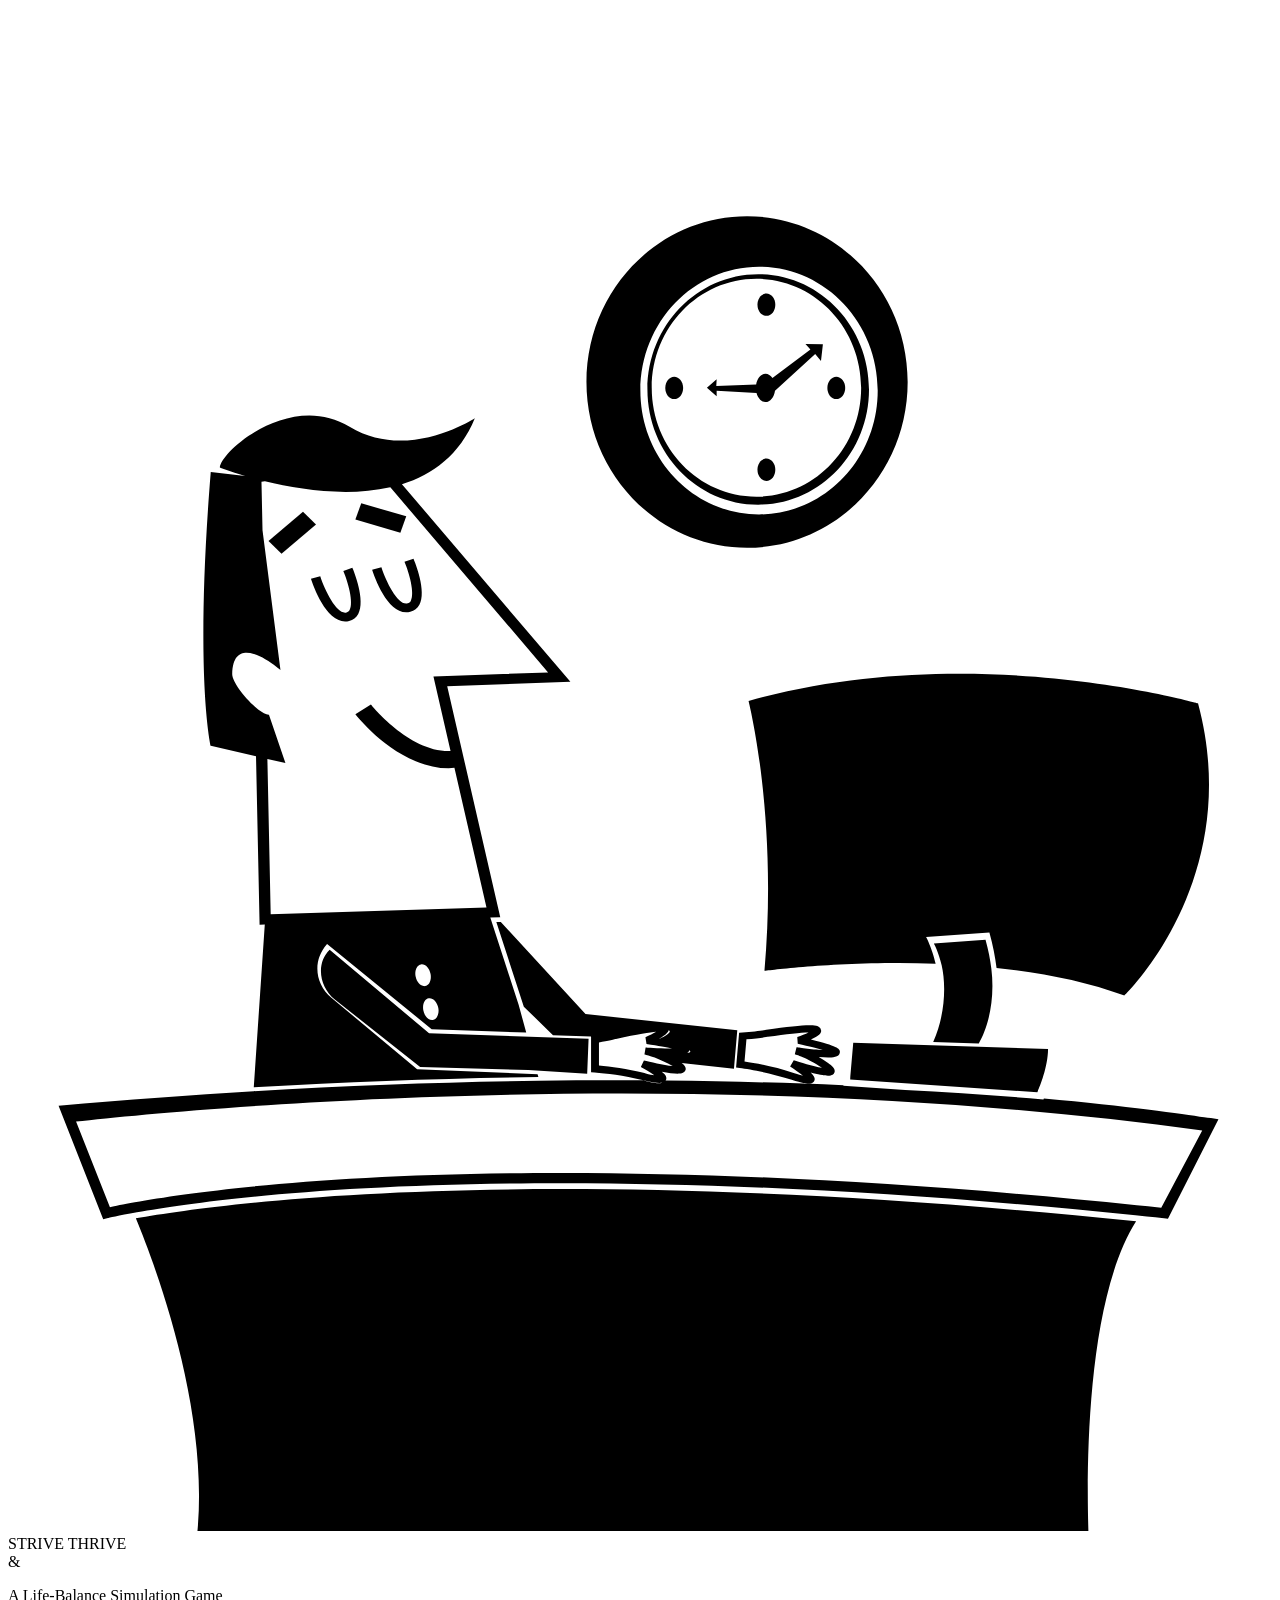
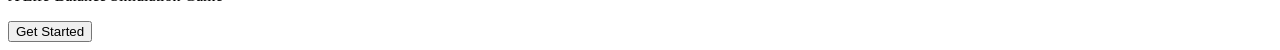
==== index.html @ ea585bed "Add files via upload" ====
<!DOCTYPE html>
<html lang="en">
<head>
  <meta charset="UTF-8">
  <meta name="viewport" content="width=device-width, initial-scale=1.0">
  <title>STRIVE & THRIVE - Life Balance Simulator</title>
  
  <!-- Fonts -->
  <link rel="preconnect" href="https://fonts.googleapis.com" />
  <link rel="preconnect" href="https://fonts.gstatic.com" crossorigin />
  <link href="https://fonts.googleapis.com/css2?family=Poltawski+Nowy:ital,wght@0,400;0,700;1,400;1,700&family=Roboto:wght@400;500;700&display=swap" rel="stylesheet" />
  
  <!-- Stylesheets -->
  <link rel="stylesheet" href="css/base.css?v=13">
  <link rel="stylesheet" href="css/layout.css?v=13">
  <link rel="stylesheet" href="css/components.css?v=13">
  <link rel="stylesheet" href="css/animations.css?v=13">
  <link rel="stylesheet" href="css/starting.css?v=13">
</head>
<body>

  <!-- ==========================================
       GLOBAL UI CONTAINERS
       ========================================== -->
  <div id="toast-container" class="toast-container"></div>
  <div id="modal-container" class="modal-overlay" style="display: none;"></div>

  <!-- ==========================================
       SCREEN 0: STARTING PAGE
       ========================================== -->
  <section id="screen-starting" class="screen screen--active">
    <div class="graphic-area" aria-label="Illustration">
      <svg class="illustration-svg" viewBox="0 0 850 1024" preserveAspectRatio="xMinYMin meet" xmlns="http://www.w3.org/2000/svg" aria-hidden="true">
        <g id="illustration">
          <!-- Clock outer rings -->
          <path d="M496.995 140C437.351 140 389 189.924 389 251.5C389 313.081 437.351 363 496.995 363C556.644 363 605 313.081 605 251.5C604.995 189.919 556.644 140 496.995 140ZM505.059 340.594C460.987 340.594 425.259 303.293 425.259 257.282C425.259 211.271 460.987 173.97 505.059 173.97C549.127 173.97 584.859 211.271 584.859 257.282C584.859 303.293 549.127 340.594 505.059 340.594Z" fill="black"/>
          <path d="M504.502 179C463.358 179 430 213.696 430 256.498C430 299.299 463.353 334 504.502 334C545.646 334 579 299.299 579 256.498C579 213.701 545.646 179 504.502 179ZM503.31 328.62C464.422 328.62 432.899 295.823 432.899 255.372C432.899 214.92 464.422 182.124 503.31 182.124C542.194 182.124 573.722 214.92 573.722 255.372C573.722 295.828 542.194 328.62 503.31 328.62Z" fill="black"/>
          <!-- Clock tick marks -->
          <path d="M510.003 207C513.31 207 516 203.644 516 199.498C516 195.356 513.315 192 510.003 192C506.69 192 504 195.356 504 199.498C504 203.644 506.685 207 510.003 207Z" fill="black"/>
          <path d="M510.003 303C506.69 303 504 306.355 504 310.5C504 314.645 506.685 318 510.003 318C513.31 318 516 314.645 516 310.5C516 306.355 513.31 303 510.003 303Z" fill="black"/>
          <path d="M557 263C560.314 263 563 259.642 563 255.5C563 251.358 560.314 248 557 248C553.686 248 551 251.358 551 255.5C551 259.642 553.686 263 557 263Z" fill="black"/>
          <path d="M448.002 248C444.69 248 442 251.36 442 255.5C442 259.64 444.685 263 448.002 263C451.31 263 454 259.645 454 255.5C454 251.36 451.315 248 448.002 248Z" fill="black"/>
          <!-- Clock hands -->
          <path d="M539.607 229.636L514.058 248.879C512.878 247.111 511.233 246.009 509.41 246.009C506.352 246.009 503.808 249.093 503.112 253.237L476.318 254.164L476.545 249.635L470 255.357L476.545 261.079V257.42L503.368 258.959C504.312 262.491 506.658 265 509.415 265C512.571 265 515.2 261.721 515.792 257.367L542.813 232.677L546.716 237.363L548 226.157L536.278 226L539.607 229.636Z" fill="black"/>
          <!-- Ground / desk base fill -->
          <path d="M85.9742 813.929C102.189 853.292 139.659 956.654 125.217 1041H727.27C727.27 1041 716.919 881.74 758.619 815.921C360.082 774.819 147.964 802.841 85.9742 813.929Z" fill="black"/>
          <!-- Jacket / upper body details -->
          <path d="M226.694 412.518C227.583 412.518 228.488 412.401 229.409 412.174C232.101 411.501 234.2 409.9 235.516 407.544C240.611 398.401 232.519 378.698 231.576 376.48L225.5 378.582C228.656 386.015 232.58 399.768 229.713 404.906C229.219 405.793 228.595 406.287 227.667 406.514C221.537 408.355 213.453 392.932 209.977 382.216L203.733 383.857C205.369 388.886 213.696 412.518 226.694 412.518Z" fill="black"/>
          <path d="M270.835 398.744C270.34 399.637 269.717 400.125 268.789 400.352C262.659 402.193 254.575 386.777 251.107 376.047L244.863 377.696C246.483 382.717 254.81 406.356 267.808 406.356C268.698 406.356 269.61 406.239 270.53 406.012C273.223 405.346 275.322 403.732 276.637 401.382C281.74 392.246 273.641 372.536 272.698 370.317L266.621 372.42C269.777 379.866 273.702 393.606 270.835 398.744Z" fill="black"/>
          <path d="M207.125 347.256L198.379 338.813L175.183 358.474L183.93 366.924L207.125 347.256Z" fill="black"/>
          <path d="M267.815 341.863L237.547 333.042L233.592 344.034L263.861 352.868L267.815 341.863Z" fill="black"/>
          <!-- Hand / fingers on desk -->
          <path d="M492.063 712.841C498.854 713.734 512.422 715.953 527.024 720.803C534.219 723.194 536.888 723.468 538.265 723.468C541.178 723.468 542.052 721.909 542.296 721.236C542.585 720.446 543.056 719.106 539.801 715.898C544.273 717.052 548.79 718.007 551.422 718.007C554.319 718.007 555.384 716.825 555.764 715.829C556.685 713.418 554.038 711.288 551.483 709.475C549.285 707.915 547.163 706.576 545.163 705.415C547.399 705.58 549.589 705.683 551.513 705.683C554.114 705.669 558.966 705.628 559.369 702.495C559.643 700.427 559.894 698.456 539.923 693.64C547.368 690.267 546.965 688.337 546.729 687.189C546.098 684.112 541.436 684.112 538.934 684.112C533.413 684.112 523.701 685.129 510.011 687.128C509.928 687.148 501.638 688.454 493.941 688.934L491.652 689.085L489.614 712.532L492.063 712.841ZM496.588 693.558C503.798 692.987 510.605 691.916 510.886 691.868C523.769 689.978 532.994 688.982 538.333 688.914C536.257 689.896 533.496 691.03 530.758 691.985L531.078 696.56C539.162 698.36 544.478 699.74 547.954 700.778C540.425 700.386 530.393 698.902 530.279 698.882L529.093 703.567C529.176 703.587 537.443 705.861 547.383 712.69C541.421 711.536 532.226 708.76 528.401 707.531L525.952 711.742C529.002 713.706 532.34 716.131 534.591 718.014C533.192 717.656 531.329 717.114 528.849 716.296C515.396 711.831 502.802 709.523 495.288 708.424L496.588 693.558Z" fill="black"/>
          <!-- Body / figure / legs -->
          <path d="M166.78 503.198L169.191 616.5L172.681 616.39L165.274 725.831C233.843 721.751 297.765 719.608 356.652 718.845L356.135 716.963L275.124 713.7L217.469 665.577C206.198 656.173 204.867 640.503 214.419 629.656L214.586 629.463L284.904 686.736L348.484 688.962L343.388 670.317L324.322 611.636L331.03 611.43L295.354 456.12L378.198 453.132L264.91 320.237C285.71 313.766 303.841 300.452 313.933 275.866C313.933 275.866 268.659 305.474 229.743 281.63C189.884 257.215 142.99 298.254 142.466 309.081C142.466 309.081 148.976 311.657 159.524 314.755L136.351 311.973C125.156 449.23 136.351 496.191 136.351 496.191L166.78 503.198ZM274.082 651.206C273.337 647.187 274.987 643.587 277.77 643.161C280.554 642.736 283.421 645.655 284.166 649.688C284.919 653.713 283.261 657.306 280.478 657.732C277.694 658.165 274.827 655.245 274.082 651.206ZM285.687 680.519C282.904 680.945 280.037 678.018 279.291 673.993C278.546 669.96 280.196 666.36 282.98 665.928C285.763 665.515 288.631 668.435 289.376 672.461C290.121 676.486 288.471 680.093 285.687 680.519ZM165.319 434.467C167.913 435.25 170.559 436.493 172.993 437.902C178.682 441.192 183.222 445.156 183.222 445.156L171.153 351.117L170.461 318.595L172.78 318.307C195.786 323.919 228.245 328.852 257.099 322.312L363.215 446.798L286.098 449.587L297.597 499.626C269.945 500.581 244.315 468.63 244.049 468.3L233.599 474.984C234.839 476.557 262.453 511.304 296.335 511.304C297.605 511.304 298.913 511.105 300.206 510.995L321.767 604.849L176.651 609.397L174.431 504.964L186.561 507.76L175.48 475.225C175.001 475.287 174.423 475.17 173.799 474.984C171.738 474.352 168.985 472.477 166.088 469.921C158.779 463.478 150.626 452.884 150.778 447.794C151.166 433.917 158.018 432.248 165.319 434.467Z" fill="black"/>
          <!-- Chair back / desk chair -->
          <path d="M508.68 647.565C508.68 647.565 560.913 640.475 623.816 642.687C621.207 631.476 617.389 624.689 617.389 624.689L659.964 621.625C662.367 630.26 663.888 638.181 664.778 645.518C694.324 648.623 724.25 654.297 750.77 664.1C750.77 664.1 832.085 586.013 800.257 467.592C800.257 467.592 647.613 423.867 498.003 465.992C498.01 465.978 517.913 543.778 508.68 647.565Z" fill="black"/>
          <path d="M652.83 696.285C658.382 686.832 664.017 668.47 661.287 646.019C660.557 640.043 659.317 633.571 657.355 626.53L622.622 629.031C622.622 629.031 625.733 634.575 627.862 643.718C630.547 655.239 630.897 675.738 622.173 695.275L652.83 696.285Z" fill="black"/>
          <path d="M568.412 695.783C568.412 695.783 567.066 711.776 566.366 720.15C566.351 720.274 566.343 720.418 566.336 720.542L692.21 729.136C692.21 729.136 692.324 728.902 692.514 728.456C693.86 725.378 699.29 712.223 699.405 700.118L568.412 695.783Z" fill="black"/>
          <!-- Lower body legs -->
          <path d="M216.305 633.304C206.966 642.33 209.285 658.412 219.773 666.759L277.147 712.147L349.929 714.167L389.484 716.681L390.427 693.105L283.17 689.464L216.305 633.304Z" fill="black"/>
          <!-- Desk / floor terrain -->
          <path d="M808.943 746.509C807.46 746.303 805.923 746.132 804.433 745.925C789.945 743.672 753.219 738.389 696.613 733.278C696.416 733.725 696.309 733.965 696.294 733.979C665.934 731.368 634.95 729.266 603.35 727.659L561.773 724.822C561.788 724.684 561.795 724.533 561.811 724.396C525.518 722.816 485.53 721.682 442.18 721.277C442.218 721.208 442.317 721.188 442.355 721.126C442.819 720.315 443.078 718.976 441.709 717.258C441.222 716.654 440.5 715.98 439.648 715.273C443.709 716.022 447.801 716.619 450.455 716.619C451.535 716.619 454.805 716.619 455.619 714.201C456.227 712.374 454.858 710.842 453.01 709.495L488.177 713.404L488.359 711.24L490.428 687.368L388.351 676.534L331.41 614.687H328.391L346.879 671.575L366.501 690.727L392.092 691.62V715.603L394.526 715.788C402.139 716.372 413.881 717.725 426.574 720.879L427.434 721.078C432.415 722.349 435.906 722.953 438.089 722.953C438.804 722.953 439.328 722.781 439.884 722.637C439.23 723.455 436.035 723.338 428.156 721.346C427.86 721.263 427.578 721.201 427.282 721.133C404.633 721.009 381.08 721.091 356.667 721.407C297.78 722.163 233.858 724.313 165.289 728.394C123.24 730.888 79.4489 734.109 34 738.183L64.0178 814.547L67.2729 813.75C67.3413 813.736 73.897 812.143 86.7195 809.848C127.636 802.532 219.142 790.249 372.235 790.249C489.15 790.249 619.002 797.531 758.185 811.888L765.783 812.658C769.601 813.042 773.426 813.427 777.343 813.846L780.043 814.142L814 747.217L808.943 746.509ZM458.014 700.826C459.627 701.726 458.851 702.378 456.706 702.791C457.406 702.317 457.893 701.685 458.014 700.826ZM444.249 687.505C446.941 688.337 442.355 691.105 438.302 693.166C438.165 693.146 438.051 693.118 437.914 693.097C442.842 690.398 444.044 688.667 444.249 687.505ZM434.651 717.76C433.229 717.505 431.35 717.093 428.871 716.468L427.989 716.262L427.981 716.255C416.186 713.329 405.204 711.907 397.408 711.22V695.667C403.477 694.643 408.626 693.455 408.831 693.4C423.814 690.102 431.738 688.879 435.921 688.522C433.944 689.642 431.297 690.961 428.658 692.101L429.373 696.642C437.594 697.865 443.009 698.868 446.569 699.658C445.96 699.672 445.336 699.679 444.698 699.679C437.45 699.679 428.856 699.019 428.772 699.012L427.989 703.759C428.057 703.766 434.879 705.126 443.853 709.832C444.873 710.368 445.914 710.938 446.979 711.556C440.857 710.821 431.411 708.678 427.639 707.75L425.563 712.133C428.126 713.521 431.951 715.795 434.651 717.76ZM775.533 806.75C772.536 806.434 769.578 806.138 766.627 805.836L759.052 805.067C619.58 790.682 489.439 783.393 372.235 783.393C218.488 783.393 126.426 795.751 85.2364 803.123C77.2966 804.538 71.76 805.685 68.5582 806.386L45.7729 748.804C92.6439 743.645 233.729 729.967 412.566 729.967C552.585 729.967 683.935 738.362 803.087 754.925L775.533 806.75Z" fill="black"/>
        </g>
      </svg>
    </div>

    <div class="content-area" aria-label="Game title and call to action">
      <div class="content-inner">
        <div class="title-group">
          <div class="title-words">
            <span class="word-strive">STRIVE</span>
            <span class="word-thrive">THRIVE</span>
          </div>
          <span class="ampersand" aria-hidden="true">&amp;</span>
        </div>
        <p class="subtitle" id="subtitle">A Life-Balance Simulation Game</p>
        <button class="btn-get-started" id="btn-start-game" type="button">
          Get Started
        </button>
      </div>
    </div>
  </section>

  <!-- ==========================================
       SCREEN 1: TUTORIAL (How to Play)
       ========================================== -->
  <section id="screen-tutorial" class="screen" style="display: none;">
    <div class="tutorial-layout">
      <div class="tutorial-content">
        <h1 class="tutorial-title text-hero text-upper" style="font-family: var(--font-display); margin-bottom: var(--space-4);">How to Play<span style="font-style: italic;">?</span></h1>
        
        <div class="tutorial-card tutorial-card--amber animate-fade-up">
          <h2 class="tutorial-card__heading">Start Your Journey</h2>
          <p class="tutorial-card__body">
            You play as a young fresh graduate who must manage life after university. Each round represents one year, and you will make decisions about work, spending, lifestyle, and investment.
          </p>
        </div>

        <div class="tutorial-card tutorial-card--red animate-fade-up">
          <h2 class="tutorial-card__heading">Make Choice and Face Trade-Off</h2>
          <p class="tutorial-card__body">
            Every decision affects your money, physical health, and mental health. Working overtime may increase your income, but it can reduce your well-being. Spending more on experiences may improve your life balance, but it can slow down your financial growth.
          </p>
        </div>

        <div class="tutorial-card tutorial-card--green animate-fade-up">
          <h2 class="tutorial-card__heading">Review Your Result</h2>
          <p class="tutorial-card__body">
            At the end of each round, you will receive a summary of your income, expenses, investment portfolio, net worth, and life indicators. Use this feedback to adjust your strategy in the next round and try to reach the best life balance by the end of the game.
          </p>
        </div>

        <div class="mt-4 flex-row items-center">
          <button class="btn btn--primary btn--arrow btn--lg" id="btn-tutorial-next" type="button">
            Next
          </button>
        </div>
      </div>

      <div class="tutorial-illustration">
        <img src="assets/tutorials/character_tutorial.svg" alt="How to Play character illustration">
      </div>
    </div>
  </section>

  <!-- ==========================================
       SCREEN 3: NAME INPUT
       ========================================== -->
  <section id="screen-name-input" class="screen name-input-screen" style="display: none;">
    <div class="name-input-card--compact animate-fade-up">
      <div class="name-input-header">
        <span class="name-input-label">Name</span><span class="name-input-asterisk">*</span>
      </div>
      <div class="name-input-field">
        <input class="name-input-el" id="player-name-input" type="text" maxlength="20" placeholder="Enter your character’s name" autocomplete="off">
      </div>
      <button class="btn-compact-confirm" id="btn-name-confirm">
        <svg class="icon-check" viewBox="0 0 24 24" fill="none" xmlns="http://www.w3.org/2000/svg">
          <path d="M9.27 17.47L3.74 11.94L5.12 10.56L9.27 14.71L18.18 5.8L19.56 7.18L9.27 17.47Z" fill="currentColor"/>
        </svg>
        Confirm
      </button>
    </div>
  </section>

  <!-- ==========================================
       SCREEN 4: MAIN GAME LOOP (Rounds 1-5)
       ========================================== -->
  <section id="screen-main-game" class="screen" style="display: none; position: relative;">
    <div class="game-layout">
      <!-- 1. TOP NAVIGATION BAR -->
      <div class="nav-bar" id="game-nav">
        <div class="nav-bar__tabs">
          <button class="nav-tab nav-tab--active" data-tab="information">Information</button>
          <button class="nav-tab nav-tab--inactive" data-tab="decisions">Decisions</button>
          <button class="nav-tab nav-tab--inactive" data-tab="result" id="nav-result-tab" style="display: none;">Result</button>
          <span class="nav-round-label" id="nav-round-display">Round 1</span>
        </div>
        <button class="nav-restart-btn" title="Restart game" id="btn-restart-game-nav">↺</button>
      </div>

      <!-- 2. INFORMATION TAB VIEW -->
      <div id="tab-information" class="game-content">
        <!-- Left Panel: Character Profile & Stats -->
        <div class="left-panel">
          <div class="char-info-card">
            <div class="char-info-card__title">Character's Information</div>
            <div class="avatar-circle">
              <span style="font-size: 3.5rem;">🧑‍💼</span>
            </div>
            <div class="char-meta">
              <div class="char-meta-row char-meta-row--split">
                <span class="char-meta-label">Name:</span>
                <span class="char-meta-value" id="char-name-val">Alex</span>
                <span class="char-meta-label" style="margin-left: var(--space-3);">Age:</span>
                <span class="char-meta-value" id="char-age-val">22</span>
              </div>
              <div class="char-meta-row">
                <span class="char-meta-label">Main job:</span>
                <span class="char-meta-value" id="char-job-val">Analyst Executive</span>
              </div>
              <div class="char-meta-row">
                <span class="char-meta-label">Yearly salary:</span>
                <span class="char-meta-value" id="char-salary-val">180,000,000 VND</span>
              </div>
            </div>
          </div>

          <div class="char-stats-card" id="char-stats-card-el">
            <div class="char-stats-card__title">Character's Stats</div>
            <div class="stat-row">
              <span class="stat-row__icon">💰</span>
              <span class="stat-row__label">Cash</span>
              <span class="stat-row__value" id="char-cash-val">0 VND</span>
            </div>
            <div class="stat-row">
              <span class="stat-row__icon">📊</span>
              <span class="stat-row__label">Investment</span>
              <span class="stat-row__value" id="char-invest-val">0 VND</span>
            </div>
            <div class="stat-row stat-row--bar">
              <div class="stat-bar-header">
                <span class="stat-row__label" style="color: var(--color-green);">🫀 Physical health</span>
                <span class="stat-row__value" id="char-phys-val">70%</span>
              </div>
              <div class="stat-bar-track">
                <div class="stat-bar-fill stat-bar-fill--physical" id="char-phys-fill" style="width: 70%;"></div>
              </div>
            </div>
            <div class="stat-row stat-row--bar">
              <div class="stat-bar-header">
                <span class="stat-row__label" style="color: var(--color-red);">😊 Mental health</span>
                <span class="stat-row__value" id="char-ment-val">70%</span>
              </div>
              <div class="stat-bar-track">
                <div class="stat-bar-fill stat-bar-fill--mental" id="char-ment-fill" style="width: 70%;"></div>
              </div>
            </div>
          </div>
        </div>

        <!-- Right Panel: Events & News -->
        <div class="right-panel">
          <div class="panel-section panel-section--scrollable" id="panel-personal-info">
            <div class="panel-section__header">
              <span class="panel-section__title">Personal Information</span>
            </div>
            <div class="panel-section__body scrollable" id="personal-events-list">
              <div class="event-card event-card--neutral">
                <div class="event-card__title">Graduation</div>
                <div class="event-card__description">You graduated from university and are ready to face the real world!</div>
                <div class="event-card__impact">Impact: None</div>
              </div>
            </div>
          </div>

          <div class="panel-section panel-section--scrollable" id="panel-market-info">
            <div class="panel-section__header">
              <span class="panel-section__title">Market Information</span>
              <button class="panel-zoom-btn" id="btn-zoom-market" title="View historical records">⤢</button>
            </div>
            <div class="panel-section__body scrollable" id="market-events-list">
              <div class="market-text">
                <p class="market-year-title">Year 1 (Age 22) Economy Event</p>
                <div class="market-event-item">
                  <strong>Stable Growth:</strong> The economy is growing steadily. Interest rates are stable.
                  <div class="market-event-impact">Savings rate: 6.0% &nbsp;·&nbsp; Stock trend: Flat</div>
                </div>
              </div>
            </div>
          </div>
        </div>
      </div>

      <!-- 3. DECISIONS TAB VIEW -->
      <div id="tab-decisions" class="game-content game-content--with-stat-bar" style="display: none;">
        <div class="decision-panel scrollable">
          <!-- Income Choices -->
          <div class="decision-section income-section" id="income-decisions-el">
            <h2 class="decision-section__title">Income choices</h2>
            <p class="decision-section__subtitle" style="font-size: var(--fs-small); color: var(--color-text-secondary); margin-bottom: var(--space-2); line-height: 1.4;">
              You can select at most one side job to work alongside your main job. Overtime (OT) can be worked concurrently.
            </p>
            <div class="decision-container">
              <div class="income-grid">
                <div class="income-row income-row--full">
                  <input type="checkbox" class="income-row__checkbox" id="job-waiter-check" checked disabled>
                  <label class="income-row__label" for="job-waiter-check">Waiter (Main Job)</label>
                  <span class="income-row__rate">38,299 VND/hour</span>
                  <div class="hours-selector">
                    <button type="button" class="hours-btn hours-btn--dec" id="job-main-dec-btn" disabled>-</button>
                    <span class="hours-display" id="job-main-hours-display">40 hours</span>
                    <button type="button" class="hours-btn hours-btn--inc" id="job-main-inc-btn" disabled>+</button>
                  </div>
                </div>
                
                <div class="income-row">
                  <input type="checkbox" class="income-row__checkbox" id="job-tutor-check">
                  <label class="income-row__label" for="job-tutor-check">Tutor</label>
                  <span class="income-row__rate">137,924 VND/hour</span>
                  <div class="hours-selector">
                    <button type="button" class="hours-btn hours-btn--dec" id="job-tutor-dec-btn" disabled>-</button>
                    <span class="hours-display" id="job-tutor-hours-display">0 hours</span>
                    <button type="button" class="hours-btn hours-btn--inc" id="job-tutor-inc-btn" disabled>+</button>
                  </div>
                </div>

                <div class="income-row">
                  <input type="checkbox" class="income-row__checkbox" id="job-freelancer-check">
                  <label class="income-row__label" for="job-freelancer-check">Freelancer</label>
                  <span class="income-row__rate">157,785 VND/hour</span>
                  <div class="hours-selector">
                    <button type="button" class="hours-btn hours-btn--dec" id="job-freelancer-dec-btn" disabled>-</button>
                    <span class="hours-display" id="job-freelancer-hours-display">0 hours</span>
                    <button type="button" class="hours-btn hours-btn--inc" id="job-freelancer-inc-btn" disabled>+</button>
                  </div>
                </div>

                <div class="income-row">
                  <input type="checkbox" class="income-row__checkbox" id="job-shipper-check">
                  <label class="income-row__label" for="job-shipper-check">Shipper</label>
                  <span class="income-row__rate">59,226 VND/hour</span>
                  <div class="hours-selector">
                    <button type="button" class="hours-btn hours-btn--dec" id="job-shipper-dec-btn" disabled>-</button>
                    <span class="hours-display" id="job-shipper-hours-display">0 hours</span>
                    <button type="button" class="hours-btn hours-btn--inc" id="job-shipper-inc-btn" disabled>+</button>
                  </div>
                </div>

                <div class="income-row">
                  <input type="checkbox" class="income-row__checkbox" id="job-ot-check">
                  <label class="income-row__label" for="job-ot-check">Overtime (OT)</label>
                  <span class="income-row__rate">108,256 VND/hour</span>
                  <div class="hours-selector">
                    <button type="button" class="hours-btn hours-btn--dec" id="job-ot-dec-btn" disabled>-</button>
                    <span class="hours-display" id="job-ot-hours-display">0 hours</span>
                    <button type="button" class="hours-btn hours-btn--inc" id="job-ot-inc-btn" disabled>+</button>
                  </div>
                </div>
              </div>

              <div class="summary-box" id="income-summary-box">
                <div class="summary-box__main" id="income-summary-title">Summary: -30 Physical health, -25 Mental health</div>
              </div>
            </div>
          </div>

          <!-- Expense Choices -->
          <div class="decision-section expense-section" id="expense-decisions-el">
            <h2 class="decision-section__title">Expense choices</h2>
            <div class="decision-container">
              <table class="expense-table">
                <thead>
                  <tr>
                    <th>Category</th>
                    <th>Description</th>
                    <th class="cell-base">Base Cost</th>
                    <th class="cell-input">Your Budget</th>
                    <th class="cell-action">Confirm</th>
                  </tr>
                </thead>
                <tbody id="expense-tbody">
                  <tr data-category="housing">
                    <td class="cell-category"><span class="category-badge">Housing</span></td>
                    <td class="cell-desc">Rent, mortgage, utilities</td>
                    <td class="cell-base">5,000,000 VND</td>
                    <td class="cell-input"><input type="text" class="amount-input" id="exp-housing-input" placeholder="Amount..."></td>
                    <td class="cell-action"><button class="btn btn--success btn--sm" id="exp-housing-btn">Enter</button></td>
                  </tr>
                  <tr data-category="utility">
                    <td class="cell-category"><span class="category-badge">Utility</span></td>
                    <td class="cell-desc">Electricity, water, internet, phone bills</td>
                    <td class="cell-base">800,000 VND</td>
                    <td class="cell-input"><input type="text" class="amount-input" id="exp-utility-input" placeholder="Amount..."></td>
                    <td class="cell-action"><button class="btn btn--success btn--sm" id="exp-utility-btn">Enter</button></td>
                  </tr>
                  <tr data-category="food">
                    <td class="cell-category"><span class="category-badge">Food</span></td>
                    <td class="cell-desc">Groceries and eating out</td>
                    <td class="cell-base">2,000,000 VND</td>
                    <td class="cell-input"><input type="text" class="amount-input" id="exp-food-input" placeholder="Amount..."></td>
                    <td class="cell-action"><button class="btn btn--success btn--sm" id="exp-food-btn">Enter</button></td>
                  </tr>
                  <tr data-category="transport">
                    <td class="cell-category"><span class="category-badge">Transport</span></td>
                    <td class="cell-desc">Travel and commuting expenses</td>
                    <td class="cell-base">1,500,000 VND</td>
                    <td class="cell-input"><input type="text" class="amount-input" id="exp-transport-input" placeholder="Amount..."></td>
                    <td class="cell-action"><button class="btn btn--success btn--sm" id="exp-transport-btn">Enter</button></td>
                  </tr>
                  <tr data-category="healthcare">
                    <td class="cell-category"><span class="category-badge">Healthcare</span></td>
                    <td class="cell-desc">Medicine, exercises, dental care</td>
                    <td class="cell-base">500,000 VND</td>
                    <td class="cell-input"><input type="text" class="amount-input" id="exp-healthcare-input" placeholder="Amount..."></td>
                    <td class="cell-action"><button class="btn btn--success btn--sm" id="exp-healthcare-btn">Enter</button></td>
                  </tr>
                </tbody>
              </table>
            </div>
          </div>

          <!-- Investment Choices -->
          <div class="decision-section investment-section">
            <h2 class="decision-section__title">Investment choices</h2>
            <div class="spendable-cash-banner" style="background-color: var(--color-bg-panel); border: 1px dashed var(--color-navy); padding: var(--space-2) var(--space-4); border-radius: var(--radius-sm); display: flex; align-items: center; justify-content: space-between; margin-bottom: var(--space-2);">
              <span style="font-weight: var(--fw-bold); color: var(--color-text-navy); font-size: var(--fs-body);">💰 Spendable Cash (Actual Current Cash):</span>
              <strong id="decisions-spendable-cash-val" style="color: var(--color-navy); font-size: 1.1rem;">0 VND</strong>
            </div>
            <div class="decision-container" style="gap: var(--space-6);">
              <div class="savings-row">
                <div class="savings-row__bank">
                  <div class="savings-row__bank-name">Savings Account</div>
                  <div class="savings-row__rate" id="savings-rate-label">Interest rate: 6.0% / year</div>
                </div>
                <div class="savings-row__balance" style="display: flex; gap: var(--space-2); align-items: center;">
                  <span>Amount:</span>
                  <input type="text" class="amount-input" id="invest-savings-input" style="width: 170px;" placeholder="Amount...">
                  <button class="btn btn--success btn--sm" id="invest-savings-btn">Deposit</button>
                  <button class="btn btn--danger btn--sm" id="invest-savings-withdraw-btn">Withdraw</button>
                </div>
              </div>

              <div class="insurance-row">
                <input type="checkbox" class="insurance-row__checkbox" id="invest-insurance-check">
                <div class="insurance-row__info">
                  <div class="insurance-row__name">Health Insurance</div>
                  <div class="insurance-row__fee">Fee: 2,000,000 VND / year</div>
                </div>
                <div class="insurance-row__note">Reduces physical health risk impact by 80%</div>
              </div>

              <div>
                <div class="stock-sector-header">
                  <span class="stock-sector-icon">📈</span>
                  <span>Stock Market Portfolio</span>
                </div>
                <table class="data-table" id="stock-market-table">
                  <thead>
                    <tr>
                      <th>Code</th>
                      <th>Price</th>
                      <th>Owned</th>
                      <th style="width: 120px; text-align: center;">Quantity</th>
                      <th style="text-align: right;">Action</th>
                    </tr>
                  </thead>
                  <tbody>
                    <tr data-code="BNK">
                      <td class="stock-row__code">BNK</td>
                      <td class="stock-row__price">10,000 VND/share</td>
                      <td class="stock-row__owned" id="stock-bnk-owned">0 shares</td>
                      <td style="text-align: center;"><input type="number" class="amount-input" id="stock-bnk-qty" min="1" value="1" style="width: 80px; text-align: center;"></td>
                      <td style="text-align: right;">
                        <div class="stock-row__actions" style="justify-content: flex-end;">
                          <button class="btn btn--success btn--sm" id="stock-bnk-buy">Buy</button>
                          <button class="btn btn--danger btn--sm" id="stock-bnk-sell">Sell</button>
                        </div>
                      </td>
                    </tr>
                    <tr data-code="TEC">
                      <td class="stock-row__code">TEC</td>
                      <td class="stock-row__price">25,000 VND/share</td>
                      <td class="stock-row__owned" id="stock-tec-owned">0 shares</td>
                      <td style="text-align: center;"><input type="number" class="amount-input" id="stock-tec-qty" min="1" value="1" style="width: 80px; text-align: center;"></td>
                      <td style="text-align: right;">
                        <div class="stock-row__actions" style="justify-content: flex-end;">
                          <button class="btn btn--success btn--sm" id="stock-tec-buy">Buy</button>
                          <button class="btn btn--danger btn--sm" id="stock-tec-sell">Sell</button>
                        </div>
                      </td>
                    </tr>
                  </tbody>
                </table>
              </div>
            </div>
          </div>
        </div>

        <!-- Bottom Stat Bar (Frozen) -->
        <div class="stat-bar">
          <div class="stat-bar__item">
            <span class="stat-bar__icon">💰</span>
            <span class="stat-bar__label">Projected Cash:</span>
            <span class="stat-bar__value" id="bar-cash-val">0 VND</span>
          </div>
          <div class="stat-bar__item">
            <span class="stat-bar__icon">📊</span>
            <span class="stat-bar__label">Projected Invest:</span>
            <span class="stat-bar__value" id="bar-invest-val">0 VND</span>
          </div>
          <div class="stat-bar__item">
            <span class="stat-bar__icon">🫀</span>
            <span class="stat-bar__label">Projected Phys:</span>
            <span class="stat-bar__value" id="bar-phys-val">70%</span>
          </div>
          <div class="stat-bar__item">
            <span class="stat-bar__icon">😊</span>
            <span class="stat-bar__label">Projected Ment:</span>
            <span class="stat-bar__value" id="bar-ment-val">70%</span>
          </div>
          <button class="btn btn--primary btn--lg btn--arrow" id="btn-confirm-decisions">Confirm</button>
        </div>
      </div>
    </div>

    <!-- Onboarding Tour Overlay wrapper -->
    <div id="tutorial-tour-overlay" class="tutorial-tour-overlay" style="display: none;">
      <div id="tutorial-highlight-box" class="tutorial-highlight-box"></div>
      <div id="tutorial-callout" class="tutorial-callout">
        <h3 class="tutorial-callout__title" id="tour-title">Title</h3>
        <p class="tutorial-callout__body" id="tour-text">Text</p>
      </div>
      <div id="tutorial-slide-hint" class="tutorial-slide-hint">
        <span class="hint-icon">💡</span> <span id="tutorial-hint-text">Click anywhere to continue</span>
      </div>
      <button class="btn btn--primary btn--xl" id="tutorial-start-btn" style="display: none; position: absolute; z-index: var(--z-modal); transform: translate(-50%, -50%); left: 50%; top: 50%;">
        Game Start
      </button>
    </div>
  </section>

  <!-- ==========================================
       SCREEN 5: ROUND RESULT
       ========================================== -->
  <section id="screen-round-result" class="screen" style="display: none;">
    <div class="result-screen">
      <!-- Header -->
      <div class="result-header">
        <div class="result-header__avatar" id="result-avatar-el">
          <!-- Dynamically inserted image -->
        </div>
        <div>
          <h1 class="result-header__title" id="result-round-title">ROUND 1 RESULT<span style="font-style: italic;">!</span></h1>
          <p class="result-header__subtitle" id="result-round-subtitle">Year 1 (Age 22) Summary</p>
        </div>
      </div>

      <!-- Grid -->
      <div class="result-grid">
        <!-- Left Column: Investments & Savings -->
        <div class="flex-col gap-4">
          <!-- Investment Portfolio -->
          <div class="result-card">
            <h2 class="result-card__title">Investment Portfolio</h2>
            <div class="flex-row justify-between text-small" style="padding: 4px 0;">
              <span>Total Capital:</span>
              <strong id="result-portfolio-capital">0 VND</strong>
            </div>
            <div class="flex-row justify-between text-small" style="padding: 4px 0;">
              <span>Total Market Value:</span>
              <strong id="result-portfolio-market">0 VND</strong>
            </div>
            <div class="flex-row justify-between text-small" style="padding: 4px 0;">
              <span>Round Return:</span>
              <strong id="result-portfolio-round-return">0 VND</strong>
            </div>
            <div class="flex-row justify-between text-small" style="padding: 4px 0; margin-bottom: 8px;">
              <span>Cumulative Return:</span>
              <strong id="result-portfolio-cumulative-return">0 VND</strong>
            </div>
            
            <table class="data-table" id="result-stock-table">
              <thead>
                <tr>
                  <th>Code</th>
                  <th>Shares</th>
                  <th>Avg Cost</th>
                  <th>Price</th>
                  <th>Market Value</th>
                  <th>Gain/Loss</th>
                </tr>
              </thead>
              <tbody id="result-stock-tbody">
                <!-- Dynamically populated -->
              </tbody>
            </table>
          </div>

          <!-- Savings Account -->
          <div class="result-card">
            <h2 class="result-card__title">Savings Account</h2>
            <table class="data-table" id="result-savings-table">
              <tbody>
                <tr>
                  <td>Savings Balance</td>
                  <td id="result-savings-balance" class="text-right">0 VND</td>
                </tr>
                <tr>
                  <td>Interest Rate</td>
                  <td id="result-savings-rate" class="text-right">0.00% / year</td>
                </tr>
                <tr class="row-total">
                  <td>Interest Earned (This Year)</td>
                  <td id="result-savings-interest" class="text-right num-gain">+0 VND</td>
                </tr>
              </tbody>
            </table>
          </div>
        </div>

        <!-- Right Column: Financial Statements & Stats -->
        <div class="flex-col gap-4">
          <!-- Financial Statements -->
          <div class="result-card flex-1">
            <h2 class="result-card__title">Financial Statements</h2>
            <div style="flex: 1; overflow-y: auto; max-height: 380px;">
              <table class="data-table" id="result-financial-table">
                <thead>
                  <tr>
                    <th>Item</th>
                    <th class="text-right">Amount</th>
                  </tr>
                </thead>
                <tbody>
                  <!-- Income Section -->
                  <tr class="row-section-header">
                    <td colspan="2">Income</td>
                  </tr>
                  <tr>
                    <td>Main Job Salary</td>
                    <td id="result-income-main" class="text-right">0 VND</td>
                  </tr>
                  <tr>
                    <td>Side Job Wages</td>
                    <td id="result-income-side" class="text-right">0 VND</td>
                  </tr>
                  <tr>
                    <td>Overtime (OT) Wages</td>
                    <td id="result-income-ot" class="text-right">0 VND</td>
                  </tr>
                  <tr>
                    <td>Bank Savings Interest</td>
                    <td id="result-income-interest" class="text-right">0 VND</td>
                  </tr>
                  <tr>
                    <td>Personal Events Cash</td>
                    <td id="result-income-events" class="text-right">0 VND</td>
                  </tr>
                  <tr class="row-total">
                    <td>Total Income</td>
                    <td id="result-income-total" class="text-right">0 VND</td>
                  </tr>

                  <!-- Expense Section -->
                  <tr class="row-section-header">
                    <td colspan="2">Expenses</td>
                  </tr>
                  <tr>
                    <td>Housing Expense</td>
                    <td id="result-expense-housing" class="text-right">0 VND</td>
                  </tr>
                  <tr>
                    <td>Utility Expense</td>
                    <td id="result-expense-utility" class="text-right">0 VND</td>
                  </tr>
                  <tr>
                    <td>Food Expense</td>
                    <td id="result-expense-food" class="text-right">0 VND</td>
                  </tr>
                  <tr>
                    <td>Transport Expense</td>
                    <td id="result-expense-transport" class="text-right">0 VND</td>
                  </tr>
                  <tr>
                    <td>Healthcare Expense</td>
                    <td id="result-expense-healthcare" class="text-right">0 VND</td>
                  </tr>
                  <tr>
                    <td>Entertainment Expense</td>
                    <td id="result-expense-entertainment" class="text-right">0 VND</td>
                  </tr>
                  <tr>
                    <td>Health Insurance Fee</td>
                    <td id="result-expense-insurance" class="text-right">0 VND</td>
                  </tr>
                  <tr class="row-total">
                    <td>Total Expenses</td>
                    <td id="result-expense-total" class="text-right">0 VND</td>
                  </tr>

                  <!-- Summary Section -->
                  <tr class="row-section-header">
                    <td colspan="2">Summary</td>
                  </tr>
                  <tr class="row-highlight">
                    <td>Net Annual Income</td>
                    <td id="result-net-income" class="text-right">0 VND</td>
                  </tr>
                  <tr class="row-highlight">
                    <td>Cash Balance</td>
                    <td id="result-cash-balance" class="text-right">0 VND</td>
                  </tr>
                  <tr class="row-highlight" style="background-color: rgba(46,57,95,0.06);">
                    <td>Net Worth (Cash + Invest)</td>
                    <td id="result-net-worth" class="text-right" style="color: var(--color-navy); font-size: 1.1rem;">0 VND</td>
                  </tr>
                </tbody>
              </table>
            </div>
          </div>

          <!-- Stats & Well-being -->
          <div class="result-card">
            <h2 class="result-card__title">Well-being Summary</h2>
            <div class="flex-col gap-3" style="padding: 8px 0;">
              <!-- Physical health -->
              <div class="stat-row flex-col items-stretch gap-1">
                <div class="flex-row justify-between items-center">
                  <span class="fw-bold" style="color: var(--color-green);">🫀 Physical Health</span>
                  <div class="flex-row gap-2 items-center">
                    <span id="result-phys-val" class="fw-bold">0%</span>
                    <span id="result-phys-change" class="text-small"></span>
                  </div>
                </div>
                <div class="stat-bar-track">
                  <div class="stat-bar-fill stat-bar-fill--physical" id="result-phys-fill" style="width: 0%;"></div>
                </div>
              </div>
              
              <!-- Mental health -->
              <div class="stat-row flex-col items-stretch gap-1">
                <div class="flex-row justify-between items-center">
                  <span class="fw-bold" style="color: var(--color-red);">😊 Mental Health</span>
                  <div class="flex-row gap-2 items-center">
                    <span id="result-ment-val" class="fw-bold">0%</span>
                    <span id="result-ment-change" class="text-small"></span>
                  </div>
                </div>
                <div class="stat-bar-track">
                  <div class="stat-bar-fill stat-bar-fill--mental" id="result-ment-fill" style="width: 0%;"></div>
                </div>
              </div>
            </div>
          </div>

          <!-- Events Occurred -->
          <div class="result-card" id="result-events-card" style="margin-top: 12px; display: none;">
            <h2 class="result-card__title">Events Occurred</h2>
            <div id="result-events-list" class="flex-col gap-2" style="max-height: 180px; overflow-y: auto; overflow-x: hidden; padding: 4px 4px;">
              <!-- Dynamically populated event cards -->
            </div>
          </div>
        </div>
      </div>

      <!-- Footer with Next button -->
      <div class="result-footer">
        <button class="btn btn--primary btn--lg btn--arrow" id="btn-result-next">Next Round</button>
      </div>
    </div>
  </section>

  <!-- ==========================================
       SCREEN 6: GAME WIN
       ========================================== -->
  <section id="screen-game-win" class="screen outcome-screen outcome-screen--win" style="display: none;">
    <div class="win-layout animate-fade-up">
      <h1 class="win-title-main">GAME COMPLETE<span style="font-style: italic;">!</span></h1>
      
      <div class="win-columns">
        <!-- Left Column -->
        <div class="win-col-left">
          <!-- Rosette badge with overlaid score -->
          <div class="rosette-badge-wrapper">
            <img class="rosette-badge-img" src="assets/Badge.svg?v=8" alt="Rosette Badge">
            <span class="rosette-score-display" id="win-total-score">0</span>
          </div>
          
          <!-- Stats card (Cash, Investment, Health progress bars) -->
          <div class="win-stats-card-left">
            <div class="win-stat-row-left">
              <span class="win-stat-icon">💰</span>
              <span class="win-stat-label">Ending Cash</span>
              <span class="win-stat-val" id="win-cash-val">0 VND</span>
            </div>
            
            <div class="win-stat-row-left">
              <span class="win-stat-icon">📊</span>
              <span class="win-stat-label">Ending Investment</span>
              <span class="win-stat-val" id="win-invest-val">0 VND</span>
            </div>
            
            <div class="win-health-bar-row-left mt-2">
              <div class="win-health-header-left">
                <span class="win-stat-label" style="color: var(--color-green); font-weight: var(--fw-bold);">🫀 Physical Health</span>
                <span class="win-health-val-left" id="win-phys-val">0%</span>
              </div>
              <div class="stat-bar-track">
                <div class="stat-bar-fill stat-bar-fill--physical" id="win-phys-fill" style="width: 0%;"></div>
              </div>
            </div>
            
            <div class="win-health-bar-row-left mt-2">
              <div class="win-health-header-left">
                <span class="win-stat-label" style="color: var(--color-red); font-weight: var(--fw-bold);">😊 Mental Health</span>
                <span class="win-health-val-left" id="win-ment-val">0%</span>
              </div>
              <div class="stat-bar-track">
                <div class="stat-bar-fill stat-bar-fill--mental" id="win-ment-fill" style="width: 0%;"></div>
              </div>
            </div>
          </div>
          
          <!-- Score comparison text -->
          <div class="score-comparison-text-left" id="win-score-comparison">
            <!-- Text generated dynamically -->
          </div>
        </div>
        
        <!-- Right Column -->
        <div class="win-col-right outcome-card" style="padding: var(--space-6); text-align: left; align-items: stretch; margin: 0;">
          <h2 class="win-section-header" style="text-align: center; margin-bottom: var(--space-4);">Stats Analysis</h2>
          
          <!-- Stats Analysis subcards (Net worth and well-being scores) -->
          <div class="win-detail-score-grid">
            <div class="win-detail-score-card">
              <span class="win-detail-score-label">Net Worth Score</span>
              <span class="win-detail-score-val" id="win-fin-score">0/100</span>
            </div>
            <div class="win-detail-score-card">
              <span class="win-detail-score-label">Well-being Score</span>
              <span class="win-detail-score-val" id="win-wb-score">0/100</span>
            </div>
          </div>
          
          <!-- Large Archetype illustration badge -->
          <div class="win-archetype-illustration-container">
            <img id="win-badge-img" class="win-archetype-illustration" src="" alt="Archetype Illustration">
          </div>
          
          <!-- Classification Pills -->
          <div class="badge-pill-row mt-2" style="justify-content: center;">
            <span class="badge-pill badge-pill--gold" id="win-pill-archetype">Balanced Achiever</span>
            <span class="badge-pill badge-pill--navy" id="win-pill-style">Aligned</span>
            <span class="badge-pill badge-pill--slate" id="win-pill-balance">Health Aligned</span>
          </div>
          
          <!-- Detailed descriptions card -->
          <div class="outcome-descriptions-card mt-4">
            <p class="outcome-desc-item" id="win-desc-archetype" style="font-size: var(--fs-body); line-height: 1.5; color: var(--color-text-primary); margin: 0;"></p>
            <p class="outcome-desc-item" id="win-desc-style" style="font-size: var(--fs-body); line-height: 1.5; color: var(--color-text-primary); margin: 0;"></p>
            <p class="outcome-desc-item" id="win-desc-balance" style="font-size: var(--fs-body); line-height: 1.5; color: var(--color-text-primary); margin: 0;"></p>
          </div>
          
          <div class="outcome-actions mt-4" style="justify-content: center;">
            <button class="btn-capsule" id="btn-win-restart">Restart Simulation</button>
          </div>
        </div>
      </div>
    </div>
  </section>

  <!-- ==========================================
       SCREEN 7: GAME LOSE
       ========================================== -->
  <section id="screen-game-lose" class="screen outcome-screen outcome-screen--lose" style="display: none;">
    <div class="outcome-card animate-fade-up" style="background: transparent; border: none; box-shadow: none; padding: 0; max-width: 900px; margin: auto;">
      <h1 class="outcome-title text-hero text-upper" id="lose-title" style="font-family: var(--font-display); font-size: clamp(3rem, 10vw, 6.25rem); font-weight: bold; margin-bottom: var(--space-4); color: var(--color-text-primary);">GAME OVER</h1>
      
      <div class="outcome-badge-container mt-4">
        <img id="lose-badge-img" class="outcome-badge-img" src="" alt="Collapse Badge">
      </div>
      
      <p class="outcome-description" id="lose-desc" style="font-size: 1.15rem; color: var(--color-text-secondary); max-width: 600px; margin: var(--space-6) 0 var(--space-8) 0; line-height: 1.6; text-align: center;">
        Collapse details.
      </p>

      <div class="outcome-actions" style="justify-content: center; width: 100%;">
        <button class="btn-capsule" id="btn-lose-restart">Replay</button>
      </div>
    </div>
  </section>

  <!-- ==========================================
       SCRIPTS
       ========================================== -->
  <script src="js/ui.js?v=14"></script>
  <script src="js/data.js?v=14"></script>
  <script src="js/health.js?v=14"></script>
  <script src="js/game.js?v=14"></script>

</body>
</html>
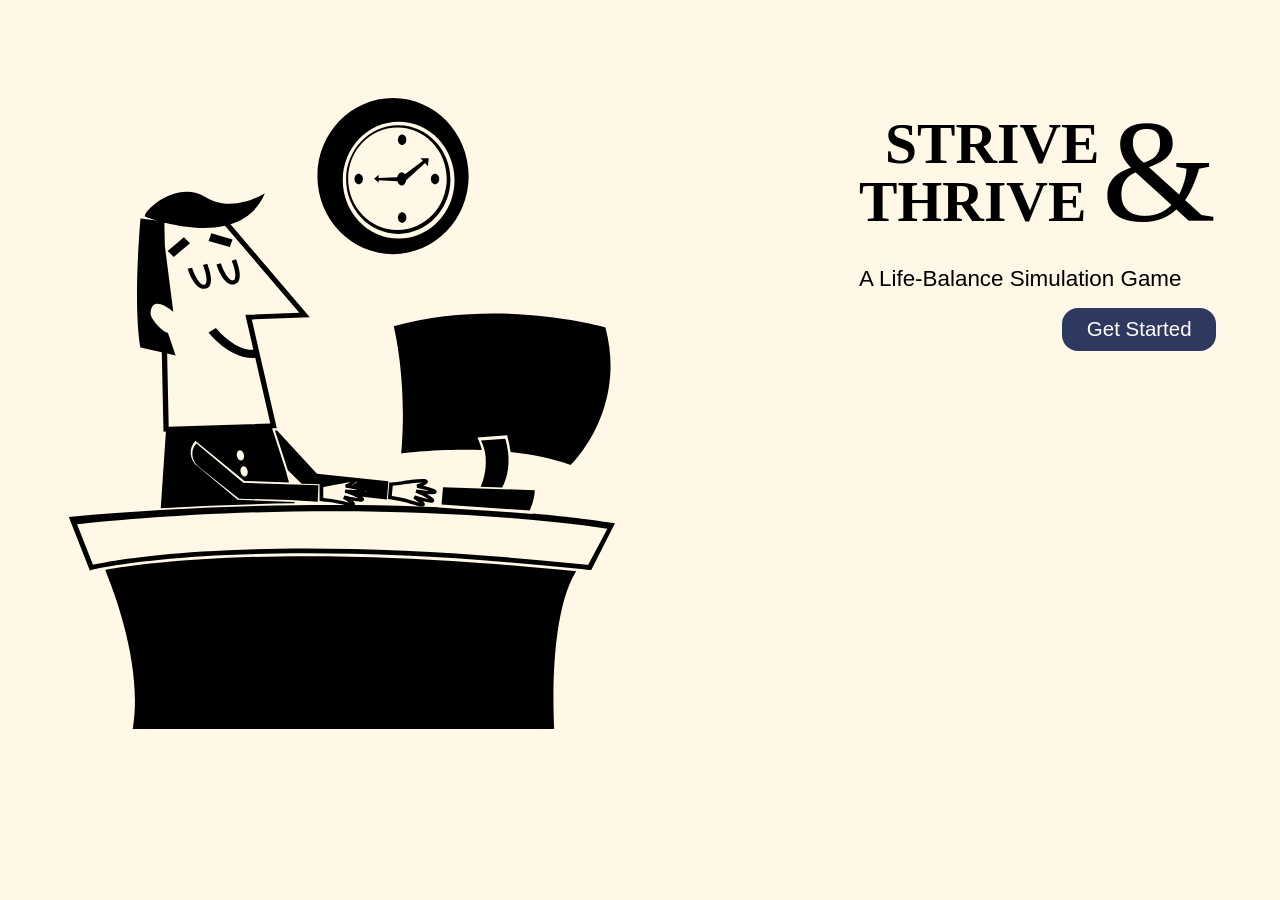
==== commit c9f1734b: "final 3" ====
--- a/index.html
+++ b/index.html
@@ -167,7 +167,7 @@
           <div class="char-info-card">
             <div class="char-info-card__title">Character's Information</div>
             <div class="avatar-circle">
-              <span style="font-size: 3.5rem;">🧑‍💼</span>
+              <img src="assets/characters/Character_Round_1.svg" alt="Round 1 Character">
             </div>
             <div class="char-meta">
               <div class="char-meta-row char-meta-row--split">
@@ -264,59 +264,80 @@
             </p>
             <div class="decision-container">
               <div class="income-grid">
-                <div class="income-row income-row--full">
-                  <input type="checkbox" class="income-row__checkbox" id="job-waiter-check" checked disabled>
-                  <label class="income-row__label" for="job-waiter-check">Waiter (Main Job)</label>
-                  <span class="income-row__rate">38,299 VND/hour</span>
-                  <div class="hours-selector">
-                    <button type="button" class="hours-btn hours-btn--dec" id="job-main-dec-btn" disabled>-</button>
-                    <span class="hours-display" id="job-main-hours-display">40 hours</span>
-                    <button type="button" class="hours-btn hours-btn--inc" id="job-main-inc-btn" disabled>+</button>
+                <!-- Overtime Row -->
+                <div class="income-row income-row--full" style="display: flex; justify-content: space-between; gap: var(--space-4); align-items: center;">
+                  <div style="display: flex; align-items: center; gap: var(--space-3); flex: 1;">
+                    <input type="checkbox" class="income-row__checkbox" id="job-ot-check">
+                    <label class="income-row__label" for="job-ot-check">Overtime (OT)</label>
+                    <span class="income-row__rate">108,173 VND/hour</span>
+                    <div class="hours-selector">
+                      <button type="button" class="hours-btn" id="job-ot-dec-btn" disabled>-</button>
+                      <span class="hours-display" id="job-ot-hours-display">0 hours</span>
+                      <button type="button" class="hours-btn" id="job-ot-inc-btn">+</button>
+                    </div>
                   </div>
-                </div>
-                
+                  <div class="income-note" style="flex: 1.2; font-size: 0.8rem; color: var(--color-text-secondary); border-left: 2px solid var(--color-border); padding-left: var(--space-3); line-height: 1.3;">
+                    <strong>Note:</strong> Overtime increases your income but also increases mental and physical health deterioration. The more overtime hours you work, the larger the health penalty you may experience
+                  </div>
+                </div>
+
+                <!-- Side Job Section Header -->
+                <div class="income-section-header" style="grid-column: 1 / -1; margin-top: var(--space-3); font-weight: var(--fw-bold); color: var(--color-navy); font-size: 1.1rem; border-bottom: 1.5px solid var(--color-navy); padding-bottom: 4px; margin-bottom: 4px;">
+                  Side job
+                </div>
+
+                <!-- 4 Side Jobs -->
+                <!-- Tutor -->
                 <div class="income-row">
-                  <input type="checkbox" class="income-row__checkbox" id="job-tutor-check">
+                  <input type="checkbox" class="income-row__checkbox side-job-checkbox" id="job-tutor-check" data-sidejob="tutor">
                   <label class="income-row__label" for="job-tutor-check">Tutor</label>
                   <span class="income-row__rate">137,924 VND/hour</span>
                   <div class="hours-selector">
-                    <button type="button" class="hours-btn hours-btn--dec" id="job-tutor-dec-btn" disabled>-</button>
+                    <button type="button" class="hours-btn side-job-dec-btn" id="job-tutor-dec-btn" data-sidejob="tutor" disabled>-</button>
                     <span class="hours-display" id="job-tutor-hours-display">0 hours</span>
-                    <button type="button" class="hours-btn hours-btn--inc" id="job-tutor-inc-btn" disabled>+</button>
+                    <button type="button" class="hours-btn side-job-inc-btn" id="job-tutor-inc-btn" data-sidejob="tutor">+</button>
                   </div>
                 </div>
 
+                <!-- Guest Blogger -->
                 <div class="income-row">
-                  <input type="checkbox" class="income-row__checkbox" id="job-freelancer-check">
-                  <label class="income-row__label" for="job-freelancer-check">Freelancer</label>
+                  <input type="checkbox" class="income-row__checkbox side-job-checkbox" id="job-blogger-check" data-sidejob="blogger">
+                  <label class="income-row__label" for="job-blogger-check">Guest Blogger</label>
                   <span class="income-row__rate">157,785 VND/hour</span>
                   <div class="hours-selector">
-                    <button type="button" class="hours-btn hours-btn--dec" id="job-freelancer-dec-btn" disabled>-</button>
-                    <span class="hours-display" id="job-freelancer-hours-display">0 hours</span>
-                    <button type="button" class="hours-btn hours-btn--inc" id="job-freelancer-inc-btn" disabled>+</button>
+                    <button type="button" class="hours-btn side-job-dec-btn" id="job-blogger-dec-btn" data-sidejob="blogger" disabled>-</button>
+                    <span class="hours-display" id="job-blogger-hours-display">0 hours</span>
+                    <button type="button" class="hours-btn side-job-inc-btn" id="job-blogger-inc-btn" data-sidejob="blogger">+</button>
                   </div>
                 </div>
 
+                <!-- Personal Finance Adviser -->
                 <div class="income-row">
-                  <input type="checkbox" class="income-row__checkbox" id="job-shipper-check">
-                  <label class="income-row__label" for="job-shipper-check">Shipper</label>
-                  <span class="income-row__rate">59,226 VND/hour</span>
+                  <input type="checkbox" class="income-row__checkbox side-job-checkbox" id="job-adviser-check" data-sidejob="adviser">
+                  <label class="income-row__label" for="job-adviser-check">Personal Finance Adviser</label>
+                  <span class="income-row__rate">116,476 VND/hour</span>
                   <div class="hours-selector">
-                    <button type="button" class="hours-btn hours-btn--dec" id="job-shipper-dec-btn" disabled>-</button>
-                    <span class="hours-display" id="job-shipper-hours-display">0 hours</span>
-                    <button type="button" class="hours-btn hours-btn--inc" id="job-shipper-inc-btn" disabled>+</button>
+                    <button type="button" class="hours-btn side-job-dec-btn" id="job-adviser-dec-btn" data-sidejob="adviser" disabled>-</button>
+                    <span class="hours-display" id="job-adviser-hours-display">0 hours</span>
+                    <button type="button" class="hours-btn side-job-inc-btn" id="job-adviser-inc-btn" data-sidejob="adviser">+</button>
                   </div>
                 </div>
 
+                <!-- Part-time Bookkeeper -->
                 <div class="income-row">
-                  <input type="checkbox" class="income-row__checkbox" id="job-ot-check">
-                  <label class="income-row__label" for="job-ot-check">Overtime (OT)</label>
-                  <span class="income-row__rate">108,256 VND/hour</span>
+                  <input type="checkbox" class="income-row__checkbox side-job-checkbox" id="job-bookkeeper-check" data-sidejob="bookkeeper">
+                  <label class="income-row__label" for="job-bookkeeper-check">Part-time Bookkeeper</label>
+                  <span class="income-row__rate">60,248 VND/hour</span>
                   <div class="hours-selector">
-                    <button type="button" class="hours-btn hours-btn--dec" id="job-ot-dec-btn" disabled>-</button>
-                    <span class="hours-display" id="job-ot-hours-display">0 hours</span>
-                    <button type="button" class="hours-btn hours-btn--inc" id="job-ot-inc-btn" disabled>+</button>
+                    <button type="button" class="hours-btn side-job-dec-btn" id="job-bookkeeper-dec-btn" data-sidejob="bookkeeper" disabled>-</button>
+                    <span class="hours-display" id="job-bookkeeper-hours-display">0 hours</span>
+                    <button type="button" class="hours-btn side-job-inc-btn" id="job-bookkeeper-inc-btn" data-sidejob="bookkeeper">+</button>
                   </div>
+                </div>
+
+                <!-- Note -->
+                <div class="income-row--full" style="font-size: 0.8rem; color: var(--color-text-secondary); line-height: 1.4; border: none; background: none; padding: var(--space-2) 0 0 0; grid-column: 1 / -1;">
+                  <strong>Note:</strong> Taking a side job provides additional income but increases workload. Different side jobs are associated with different occupation-specific health penalties, meaning higher income opportunities may also carry higher health risks
                 </div>
               </div>
 
@@ -329,86 +350,64 @@
           <!-- Expense Choices -->
           <div class="decision-section expense-section" id="expense-decisions-el">
             <h2 class="decision-section__title">Expense choices</h2>
-            <div class="decision-container">
+            <p class="decision-section__subtitle" style="font-size: var(--fs-small); color: var(--color-text-secondary); margin-bottom: var(--space-2); line-height: 1.4;">
+              <strong>Note:</strong> Base spending levels follow the 50/30/20 budgeting rule. Higher spending on healthcare and entertainment may improve mental health, while higher spending on housing, food, utilities, and transportation may increase financial stress. Larger deviations from the recommended spending levels generate stronger mental health effects, and minimum spending levels may trigger negative life events in the next round.
+            </p>
+            <div class="decision-container" style="display: flex; flex-direction: column; gap: var(--space-4);">
               <table class="expense-table">
                 <thead>
                   <tr>
                     <th>Category</th>
                     <th>Description</th>
-                    <th class="cell-base">Base Cost</th>
+                    <th style="text-align: right; width: 140px;">Minimum Cost</th>
+                    <th class="cell-base" style="width: 140px;">Base Cost</th>
                     <th class="cell-input">Your Budget</th>
                     <th class="cell-action">Confirm</th>
                   </tr>
                 </thead>
                 <tbody id="expense-tbody">
-                  <tr data-category="housing">
-                    <td class="cell-category"><span class="category-badge">Housing</span></td>
-                    <td class="cell-desc">Rent, mortgage, utilities</td>
-                    <td class="cell-base">5,000,000 VND</td>
-                    <td class="cell-input"><input type="text" class="amount-input" id="exp-housing-input" placeholder="Amount..."></td>
-                    <td class="cell-action"><button class="btn btn--success btn--sm" id="exp-housing-btn">Enter</button></td>
-                  </tr>
-                  <tr data-category="utility">
-                    <td class="cell-category"><span class="category-badge">Utility</span></td>
-                    <td class="cell-desc">Electricity, water, internet, phone bills</td>
-                    <td class="cell-base">800,000 VND</td>
-                    <td class="cell-input"><input type="text" class="amount-input" id="exp-utility-input" placeholder="Amount..."></td>
-                    <td class="cell-action"><button class="btn btn--success btn--sm" id="exp-utility-btn">Enter</button></td>
-                  </tr>
-                  <tr data-category="food">
-                    <td class="cell-category"><span class="category-badge">Food</span></td>
-                    <td class="cell-desc">Groceries and eating out</td>
-                    <td class="cell-base">2,000,000 VND</td>
-                    <td class="cell-input"><input type="text" class="amount-input" id="exp-food-input" placeholder="Amount..."></td>
-                    <td class="cell-action"><button class="btn btn--success btn--sm" id="exp-food-btn">Enter</button></td>
-                  </tr>
-                  <tr data-category="transport">
-                    <td class="cell-category"><span class="category-badge">Transport</span></td>
-                    <td class="cell-desc">Travel and commuting expenses</td>
-                    <td class="cell-base">1,500,000 VND</td>
-                    <td class="cell-input"><input type="text" class="amount-input" id="exp-transport-input" placeholder="Amount..."></td>
-                    <td class="cell-action"><button class="btn btn--success btn--sm" id="exp-transport-btn">Enter</button></td>
-                  </tr>
-                  <tr data-category="healthcare">
-                    <td class="cell-category"><span class="category-badge">Healthcare</span></td>
-                    <td class="cell-desc">Medicine, exercises, dental care</td>
-                    <td class="cell-base">500,000 VND</td>
-                    <td class="cell-input"><input type="text" class="amount-input" id="exp-healthcare-input" placeholder="Amount..."></td>
-                    <td class="cell-action"><button class="btn btn--success btn--sm" id="exp-healthcare-btn">Enter</button></td>
-                  </tr>
+                  <!-- Will be populated dynamically -->
                 </tbody>
               </table>
+
+              <!-- Expense Recap Card -->
+              <div class="summary-box" id="expense-summary-box" style="margin-top: var(--space-4);">
+                <div class="summary-box__main" id="expense-summary-title">Summary: +0.0 Physical health, +0.0 Mental health</div>
+                <div class="summary-box__breakdown" id="expense-summary-breakdown">
+                  <!-- Will be populated dynamically -->
+                </div>
+              </div>
             </div>
           </div>
 
           <!-- Investment Choices -->
           <div class="decision-section investment-section">
             <h2 class="decision-section__title">Investment choices</h2>
-            <div class="spendable-cash-banner" style="background-color: var(--color-bg-panel); border: 1px dashed var(--color-navy); padding: var(--space-2) var(--space-4); border-radius: var(--radius-sm); display: flex; align-items: center; justify-content: space-between; margin-bottom: var(--space-2);">
-              <span style="font-weight: var(--fw-bold); color: var(--color-text-navy); font-size: var(--fs-body);">💰 Spendable Cash (Actual Current Cash):</span>
-              <strong id="decisions-spendable-cash-val" style="color: var(--color-navy); font-size: 1.1rem;">0 VND</strong>
-            </div>
             <div class="decision-container" style="gap: var(--space-6);">
-              <div class="savings-row">
-                <div class="savings-row__bank">
-                  <div class="savings-row__bank-name">Savings Account</div>
-                  <div class="savings-row__rate" id="savings-rate-label">Interest rate: 6.0% / year</div>
-                </div>
-                <div class="savings-row__balance" style="display: flex; gap: var(--space-2); align-items: center;">
-                  <span>Amount:</span>
+              <div class="savings-row" style="display: flex; flex-direction: column; gap: var(--space-2);">
+                <div style="display: flex; justify-content: space-between; align-items: center; width: 100%;">
+                  <div class="savings-row__bank">
+                    <div class="savings-row__bank-name">Savings Account</div>
+                    <div class="savings-row__rate" id="savings-rate-label">Interest rate: 6.0% / year</div>
+                  </div>
+                  <div id="savings-balance-display" style="font-weight: var(--fw-bold); color: var(--color-navy); font-size: var(--fs-body);">
+                    Savings Balance: 0 VND
+                  </div>
+                </div>
+                <div class="savings-row__balance" style="display: flex; gap: var(--space-2); align-items: center; justify-content: flex-end; width: 100%;">
+                  <span>Deposit Amount:</span>
                   <input type="text" class="amount-input" id="invest-savings-input" style="width: 170px;" placeholder="Amount...">
                   <button class="btn btn--success btn--sm" id="invest-savings-btn">Deposit</button>
-                  <button class="btn btn--danger btn--sm" id="invest-savings-withdraw-btn">Withdraw</button>
                 </div>
               </div>
 
               <div class="insurance-row">
                 <input type="checkbox" class="insurance-row__checkbox" id="invest-insurance-check">
                 <div class="insurance-row__info">
-                  <div class="insurance-row__name">Health Insurance</div>
-                  <div class="insurance-row__fee">Fee: 2,000,000 VND / year</div>
-                </div>
-                <div class="insurance-row__note">Reduces physical health risk impact by 80%</div>
+                  <div class="insurance-row__name">Liberty WorldCare – Executive Tier</div>
+                  <div class="insurance-row__fee">Fee: 24,056,000 VND / year</div>
+                </div>
+                <div class="insurance-row__note">Covers medical checkups and treatments, and protects you against unexpected health-related expense shocks. Reduces physical health risk impact by 80%.</div>
               </div>
 
               <div>
@@ -453,6 +452,9 @@
                     </tr>
                   </tbody>
                 </table>
+                <div class="stock-note" style="margin-top: var(--space-2); font-size: var(--fs-caption); color: var(--color-text-muted); font-style: italic;">
+                  *Note: The trading fee is 0.15% per transaction, and the selling tax is 0.10% per transaction*
+                </div>
               </div>
             </div>
           </div>
@@ -498,6 +500,22 @@
       <button class="btn btn--primary btn--xl" id="tutorial-start-btn" style="display: none; position: absolute; z-index: var(--z-modal); transform: translate(-50%, -50%); left: 50%; top: 50%;">
         Game Start
       </button>
+    </div>
+
+    <!-- Market Info Expanded View -->
+    <div class="market-expanded" id="market-expanded-view">
+      <div class="market-expanded__header">
+        <button class="back-btn" id="btn-close-market-expanded">
+          <svg width="24" height="24" viewBox="0 0 24 24" fill="none" xmlns="http://www.w3.org/2000/svg">
+            <path d="M20 11H7.83L13.42 5.41L12 4L4 12L12 20L13.41 18.59L7.83 13H20V11Z" fill="currentColor"/>
+          </svg>
+          Back
+        </button>
+        <h2 style="margin: 0; font-family: var(--font-display); color: var(--color-navy);">Market History Progression</h2>
+      </div>
+      <div class="market-expanded__body scrollable" id="market-expanded-body">
+        <!-- Dynamically filled with market-history-cards -->
+      </div>
     </div>
   </section>
 
@@ -525,19 +543,19 @@
           <div class="result-card">
             <h2 class="result-card__title">Investment Portfolio</h2>
             <div class="flex-row justify-between text-small" style="padding: 4px 0;">
-              <span>Total Capital:</span>
+              <span>Total capital (current round):</span>
               <strong id="result-portfolio-capital">0 VND</strong>
             </div>
             <div class="flex-row justify-between text-small" style="padding: 4px 0;">
-              <span>Total Market Value:</span>
+              <span>Total market value:</span>
               <strong id="result-portfolio-market">0 VND</strong>
             </div>
             <div class="flex-row justify-between text-small" style="padding: 4px 0;">
-              <span>Round Return:</span>
+              <span>Round portfolio return:</span>
               <strong id="result-portfolio-round-return">0 VND</strong>
             </div>
             <div class="flex-row justify-between text-small" style="padding: 4px 0; margin-bottom: 8px;">
-              <span>Cumulative Return:</span>
+              <span>Cumulative portfolio return:</span>
               <strong id="result-portfolio-cumulative-return">0 VND</strong>
             </div>
             
@@ -546,7 +564,6 @@
                 <tr>
                   <th>Code</th>
                   <th>Shares</th>
-                  <th>Avg Cost</th>
                   <th>Price</th>
                   <th>Market Value</th>
                   <th>Gain/Loss</th>
@@ -564,16 +581,28 @@
             <table class="data-table" id="result-savings-table">
               <tbody>
                 <tr>
-                  <td>Savings Balance</td>
-                  <td id="result-savings-balance" class="text-right">0 VND</td>
+                  <td>Opening balance</td>
+                  <td id="result-savings-opening" class="text-right">0 VND</td>
+                </tr>
+                <tr>
+                  <td>Additional deposit/withdrawal</td>
+                  <td id="result-savings-deposit" class="text-right">0 VND</td>
+                </tr>
+                <tr>
+                  <td>Principal</td>
+                  <td id="result-savings-principal" class="text-right">0 VND</td>
                 </tr>
                 <tr>
                   <td>Interest Rate</td>
                   <td id="result-savings-rate" class="text-right">0.00% / year</td>
                 </tr>
+                <tr>
+                  <td>Interest</td>
+                  <td id="result-savings-interest" class="text-right num-gain">+0 VND</td>
+                </tr>
                 <tr class="row-total">
-                  <td>Interest Earned (This Year)</td>
-                  <td id="result-savings-interest" class="text-right num-gain">+0 VND</td>
+                  <td>Closing balance</td>
+                  <td id="result-savings-closing" class="text-right">0 VND</td>
                 </tr>
               </tbody>
             </table>
@@ -660,21 +689,39 @@
                     <td id="result-expense-total" class="text-right">0 VND</td>
                   </tr>
 
-                  <!-- Summary Section -->
-                  <tr class="row-section-header">
-                    <td colspan="2">Summary</td>
-                  </tr>
-                  <tr class="row-highlight">
-                    <td>Net Annual Income</td>
-                    <td id="result-net-income" class="text-right">0 VND</td>
-                  </tr>
-                  <tr class="row-highlight">
-                    <td>Cash Balance</td>
-                    <td id="result-cash-balance" class="text-right">0 VND</td>
-                  </tr>
-                  <tr class="row-highlight" style="background-color: rgba(46,57,95,0.06);">
-                    <td>Net Worth (Cash + Invest)</td>
-                    <td id="result-net-worth" class="text-right" style="color: var(--color-navy); font-size: 1.1rem;">0 VND</td>
+                  <!-- Investment Activity & Balances Section -->
+                  <tr class="row-section-header" style="background-color: rgba(46,57,95,0.02); height: 26px;">
+                    <td colspan="2" style="font-size: var(--fs-micro); font-weight: bold; text-transform: uppercase; color: var(--color-navy-muted); padding-top: 4px; padding-bottom: 4px; text-align: center;">Investment Activity & Balances</td>
+                  </tr>
+                  <tr>
+                    <td>Portfolio market value</td>
+                    <td id="result-portfolio-value" class="text-right">0 VND</td>
+                  </tr>
+                  <tr>
+                    <td>Stock purchase</td>
+                    <td id="result-stock-purchase" class="text-right">0 VND</td>
+                  </tr>
+                  <tr>
+                    <td>Stock sell proceeds</td>
+                    <td id="result-stock-sell" class="text-right">0 VND</td>
+                  </tr>
+                  <tr>
+                    <td>Savings deposit</td>
+                    <td id="result-savings-deposit-val" class="text-right">0 VND</td>
+                  </tr>
+                  <tr>
+                    <td>Savings closing balance</td>
+                    <td id="result-savings-closing-val" class="text-right">0 VND</td>
+                  </tr>
+                  
+                  <!-- Highlighted Ending Balances -->
+                  <tr class="row-highlight" style="background-color: rgba(39, 174, 96, 0.08); border-left: 4px solid var(--color-gain); height: 36px;">
+                    <td style="color: var(--color-gain); font-weight: var(--fw-bold); padding-left: 10px;">Cash balance</td>
+                    <td id="result-cash-balance-val" class="text-right" style="color: var(--color-gain); font-weight: var(--fw-bold); padding-right: 10px;">0 VND</td>
+                  </tr>
+                  <tr class="row-highlight" style="background-color: rgba(39, 174, 96, 0.15); border-left: 4px solid var(--color-gain); height: 38px;">
+                    <td style="color: var(--color-gain); font-weight: var(--fw-bold); font-size: 1.05rem; padding-left: 10px;">Net worth</td>
+                    <td id="result-net-worth-val" class="text-right" style="color: var(--color-gain); font-weight: var(--fw-bold); font-size: 1.10rem; padding-right: 10px;">0 VND</td>
                   </tr>
                 </tbody>
               </table>
--- a/css/base.css
+++ b/css/base.css
@@ -0,0 +1,411 @@
+/* ============================================================
+   STRIVE & THRIVE — Base CSS
+   Design tokens, reset, and typography
+   ============================================================ */
+
+/* ─── Google Fonts ─────────────────────────────────────────── */
+@import url('https://fonts.googleapis.com/css2?family=Roboto:wght@400;500;700&family=Roboto+Condensed:wght@700&family=Poltawski+Nowy:ital,wght@0,400;0,700;1,400;1,700&display=swap');
+
+/* ─── Design Tokens (CSS Custom Properties) ─────────────────── */
+:root {
+  /* === COLORS === */
+
+  /* Backgrounds */
+  --color-bg:             #FFF8E7;   /* Global cream page background */
+  --color-bg-warm:        #F9EFE5;   /* Warmer cream (round result, win/lose, etc.) */
+  --color-bg-panel:       #FAFAFA;   /* Scrollable content panel bg */
+  --color-bg-white:       #FFFFFF;   /* Card / modal white */
+
+  /* Brand / Navigation */
+  --color-navy:           #2E395F;   /* Primary navy: nav active, CTA buttons, cards */
+  --color-navy-light:     #3E4F7A;   /* Hover / lighter navy */
+  --color-navy-muted:     #4A5880;   /* Secondary navy text */
+  --color-blue-header:    #E0EAF5;   /* Top navigation bar background */
+
+  /* Semantic colors */
+  --color-green:          #849E51;   /* Positive tag accent, tutorial card */
+  --color-green-light:    rgba(163, 220, 154, 0.6);   /* Positive event card background (#A3DC9A at 0.6 opacity) */
+  --color-green-bar:      #849E51;   /* Physical health bar fill */
+  --color-green-btn:      #849E51;   /* Buy / Enter / Deposit buttons */
+
+  --color-red:            #C4343B;   /* Negative tag accent, tutorial card */
+  --color-red-light:      rgba(240, 135, 135, 0.6);   /* Negative event card background (#F08787 at 0.6 opacity) */
+  --color-red-bar:        #C4343B;   /* Mental health bar fill */
+  --color-red-btn:        #C4343B;   /* Sell button */
+
+  --color-amber:          #D18D55;   /* Tutorial "Start Your Journey" card */
+
+  /* Stats / Finance */
+  --color-gain:           #27AE60;   /* Positive numbers (stock gain, cash+) */
+  --color-loss:           #E74C3C;   /* Negative numbers (stock loss, cash-) */
+  --color-neutral:        #666666;   /* Neutral / base values (grey) */
+
+  /* Borders */
+  --color-border:         #D9D9D9;   /* Default card / panel border */
+  --color-border-dark:    #B0B0B0;   /* Stronger border */
+
+  /* Text */
+  --color-text-primary:   #1A1A1A;   /* Main body text */
+  --color-text-secondary: #666666;   /* Labels, secondary text */
+  --color-text-muted:     #999999;   /* Placeholder, disabled */
+  --color-text-white:     #FFFFFF;   /* Text on dark backgrounds */
+  --color-text-navy:      #2E395F;   /* Navy colored text on light bg */
+  --color-text-gain:      #27AE60;   /* Gain text */
+  --color-text-loss:      #E74C3C;   /* Loss text */
+
+  /* Overlay */
+  --color-overlay:        rgba(0, 0, 0, 0.50);
+
+  /* Decision summary box */
+  --color-summary-bg:     #2E395F;
+
+  /* === TYPOGRAPHY === */
+  --font-display:   'Poltawski Nowy', Georgia, serif;   /* Title display text */
+  --font-body:      'Roboto', Arial, sans-serif;         /* All UI text */
+  --font-mono:      'Roboto Condensed', Arial, sans-serif; /* Numbers, tables */
+
+  /* Font sizes (fluid where needed) */
+  --fs-hero:    clamp(2rem, 5vw, 4rem);      /* Big display headings */
+  --fs-title:   clamp(1.5rem, 3vw, 2.5rem);  /* Page/screen titles */
+  --fs-h1:      clamp(1.25rem, 2vw, 1.75rem); /* Section H1 */
+  --fs-h2:      1.125rem;                     /* Card headers */
+  --fs-h3:      1rem;                         /* Sub-section headers */
+  --fs-body:    0.875rem;                     /* Body / event text (14px) */
+  --fs-small:   0.75rem;                      /* Labels, hints (12px) */
+  --fs-micro:   0.6875rem;                    /* Very small note text (11px) */
+
+  /* Font weights */
+  --fw-regular: 400;
+  --fw-medium:  500;
+  --fw-bold:    700;
+
+  /* Line heights */
+  --lh-tight:   1.2;
+  --lh-normal:  1.5;
+  --lh-relaxed: 1.7;
+
+  /* Letter spacing */
+  --ls-tight:   -0.01em;
+  --ls-normal:  0;
+  --ls-wide:    0.05em;
+  --ls-wider:   0.1em;
+
+  /* === SPACING === */
+  --space-1:  4px;
+  --space-2:  8px;
+  --space-3:  12px;
+  --space-4:  16px;
+  --space-5:  20px;
+  --space-6:  24px;
+  --space-8:  32px;
+  --space-10: 40px;
+  --space-12: 48px;
+  --space-16: 64px;
+
+  /* === BORDER RADIUS === */
+  --radius-xs:     4px;
+  --radius-sm:     8px;
+  --radius-md:     12px;
+  --radius-lg:     16px;
+  --radius-xl:     22px;
+  --radius-2xl:    32px;
+  --radius-pill:   50px;
+  --radius-circle: 50%;
+
+  /* === SHADOWS === */
+  --shadow-sm:   0 1px 3px rgba(0,0,0,0.08), 0 1px 2px rgba(0,0,0,0.05);
+  --shadow-md:   0 4px 12px rgba(0,0,0,0.10), 0 2px 4px rgba(0,0,0,0.06);
+  --shadow-lg:   0 8px 24px rgba(0,0,0,0.12), 0 4px 8px rgba(0,0,0,0.08);
+  --shadow-xl:   0 16px 40px rgba(0,0,0,0.16);
+  --shadow-card: 0 2px 8px rgba(46,57,95,0.10);
+
+  /* === TRANSITIONS === */
+  --transition-fast:   150ms ease;
+  --transition-normal: 250ms ease;
+  --transition-slow:   400ms ease;
+
+  /* === Z-INDEX SCALE === */
+  --z-base:    1;
+  --z-raised:  10;
+  --z-sticky:  100;
+  --z-overlay: 500;
+  --z-modal:   600;
+  --z-toast:   700;
+  --z-tooltip: 800;
+
+  /* === LAYOUT === */
+  --nav-height:        56px;   /* Top navigation bar height */
+  --stat-bar-height:   52px;   /* Bottom frozen stat bar height */
+  --left-panel-width:  clamp(240px, 32%, 380px); /* Character info panel */
+}
+
+/* ─── CSS Reset ──────────────────────────────────────────────── */
+*, *::before, *::after {
+  box-sizing: border-box;
+  margin: 0;
+  padding: 0;
+}
+
+html {
+  font-size: 16px;
+  scroll-behavior: smooth;
+  -webkit-text-size-adjust: 100%;
+}
+
+body {
+  font-family: var(--font-body);
+  font-size: var(--fs-body);
+  font-weight: var(--fw-regular);
+  line-height: var(--lh-normal);
+  color: var(--color-text-primary);
+  background-color: var(--color-bg);
+  height: 100vh;
+  max-height: 100vh;
+  overflow: hidden;
+  position: relative;
+}
+
+img, svg {
+  display: block;
+  max-width: 100%;
+}
+
+button {
+  font-family: var(--font-body);
+  cursor: pointer;
+  border: none;
+  background: none;
+}
+
+input, textarea, select {
+  font-family: var(--font-body);
+  font-size: var(--fs-body);
+}
+
+ul, ol {
+  list-style: none;
+}
+
+a {
+  color: inherit;
+  text-decoration: none;
+}
+
+/* ─── Typography Utilities ────────────────────────────────────── */
+
+/* Headings */
+.text-hero {
+  font-family: var(--font-display);
+  font-size: var(--fs-hero);
+  font-weight: var(--fw-bold);
+  line-height: var(--lh-tight);
+}
+
+.text-title {
+  font-size: var(--fs-title);
+  font-weight: var(--fw-bold);
+  line-height: var(--lh-tight);
+  letter-spacing: var(--ls-tight);
+}
+
+.text-h1 {
+  font-size: var(--fs-h1);
+  font-weight: var(--fw-bold);
+  line-height: var(--lh-tight);
+}
+
+.text-h2 {
+  font-size: var(--fs-h2);
+  font-weight: var(--fw-bold);
+  line-height: var(--lh-tight);
+}
+
+.text-h3 {
+  font-size: var(--fs-h3);
+  font-weight: var(--fw-bold);
+  letter-spacing: var(--ls-wide);
+  text-transform: uppercase;
+}
+
+.text-body  { font-size: var(--fs-body); }
+.text-small { font-size: var(--fs-small); }
+.text-micro { font-size: var(--fs-micro); }
+
+/* Weights */
+.fw-regular { font-weight: var(--fw-regular); }
+.fw-medium  { font-weight: var(--fw-medium); }
+.fw-bold    { font-weight: var(--fw-bold); }
+
+/* Colors */
+.text-primary   { color: var(--color-text-primary); }
+.text-secondary { color: var(--color-text-secondary); }
+.text-muted     { color: var(--color-text-muted); }
+.text-white     { color: var(--color-text-white); }
+.text-navy      { color: var(--color-text-navy); }
+.text-gain      { color: var(--color-text-gain); }
+.text-loss      { color: var(--color-text-loss); }
+.text-red       { color: var(--color-red); }
+.text-green     { color: var(--color-green); }
+
+/* Alignment */
+.text-left   { text-align: left; }
+.text-center { text-align: center; }
+.text-right  { text-align: right; }
+
+/* Transform */
+.text-upper  { text-transform: uppercase; }
+.text-lower  { text-transform: lowercase; }
+
+/* ─── Display Utilities ─────────────────────────────────────── */
+.d-none    { display: none !important; }
+.d-block   { display: block; }
+.d-flex    { display: flex; }
+.d-grid    { display: grid; }
+.d-inline  { display: inline; }
+.d-inline-flex  { display: inline-flex; }
+.d-inline-block { display: inline-block; }
+
+/* ─── Flex Utilities ─────────────────────────────────────────── */
+.flex-row    { flex-direction: row; }
+.flex-col    { flex-direction: column; }
+.flex-wrap   { flex-wrap: wrap; }
+.flex-nowrap { flex-wrap: nowrap; }
+.flex-1      { flex: 1 1 0%; }
+.flex-auto   { flex: 1 1 auto; }
+.flex-none   { flex: none; }
+
+.items-start    { align-items: flex-start; }
+.items-center   { align-items: center; }
+.items-end      { align-items: flex-end; }
+.items-stretch  { align-items: stretch; }
+.items-baseline { align-items: baseline; }
+
+.justify-start   { justify-content: flex-start; }
+.justify-center  { justify-content: center; }
+.justify-end     { justify-content: flex-end; }
+.justify-between { justify-content: space-between; }
+.justify-around  { justify-content: space-around; }
+
+.gap-1  { gap: var(--space-1); }
+.gap-2  { gap: var(--space-2); }
+.gap-3  { gap: var(--space-3); }
+.gap-4  { gap: var(--space-4); }
+.gap-6  { gap: var(--space-6); }
+.gap-8  { gap: var(--space-8); }
+
+/* ─── Spacing Utilities ──────────────────────────────────────── */
+/* Padding */
+.p-0  { padding: 0; }
+.p-1  { padding: var(--space-1); }
+.p-2  { padding: var(--space-2); }
+.p-3  { padding: var(--space-3); }
+.p-4  { padding: var(--space-4); }
+.p-6  { padding: var(--space-6); }
+.p-8  { padding: var(--space-8); }
+
+.px-2 { padding-left: var(--space-2); padding-right: var(--space-2); }
+.px-3 { padding-left: var(--space-3); padding-right: var(--space-3); }
+.px-4 { padding-left: var(--space-4); padding-right: var(--space-4); }
+.px-6 { padding-left: var(--space-6); padding-right: var(--space-6); }
+
+.py-1 { padding-top: var(--space-1); padding-bottom: var(--space-1); }
+.py-2 { padding-top: var(--space-2); padding-bottom: var(--space-2); }
+.py-3 { padding-top: var(--space-3); padding-bottom: var(--space-3); }
+.py-4 { padding-top: var(--space-4); padding-bottom: var(--space-4); }
+.py-6 { padding-top: var(--space-6); padding-bottom: var(--space-6); }
+
+/* Margin */
+.m-0 { margin: 0; }
+.m-auto { margin: auto; }
+.mx-auto { margin-left: auto; margin-right: auto; }
+.mb-1 { margin-bottom: var(--space-1); }
+.mb-2 { margin-bottom: var(--space-2); }
+.mb-3 { margin-bottom: var(--space-3); }
+.mb-4 { margin-bottom: var(--space-4); }
+.mb-6 { margin-bottom: var(--space-6); }
+.mb-8 { margin-bottom: var(--space-8); }
+.mt-2 { margin-top: var(--space-2); }
+.mt-4 { margin-top: var(--space-4); }
+.mt-6 { margin-top: var(--space-6); }
+.mt-auto { margin-top: auto; }
+
+/* ─── Border Radius Utilities ────────────────────────────────── */
+.rounded-xs   { border-radius: var(--radius-xs); }
+.rounded-sm   { border-radius: var(--radius-sm); }
+.rounded-md   { border-radius: var(--radius-md); }
+.rounded-lg   { border-radius: var(--radius-lg); }
+.rounded-xl   { border-radius: var(--radius-xl); }
+.rounded-pill { border-radius: var(--radius-pill); }
+.rounded-full { border-radius: var(--radius-circle); }
+
+/* ─── Width / Height Utilities ──────────────────────────────── */
+.w-full  { width: 100%; }
+.h-full  { height: 100%; }
+.min-h-screen { min-height: 100vh; }
+
+/* ─── Overflow Utilities ─────────────────────────────────────── */
+.overflow-hidden { overflow: hidden; }
+.overflow-auto   { overflow: auto; }
+.overflow-y-auto { overflow-y: auto; }
+.overflow-x-hidden { overflow-x: hidden; }
+
+/* ─── Position Utilities ─────────────────────────────────────── */
+.relative { position: relative; }
+.absolute { position: absolute; }
+.fixed    { position: fixed; }
+.sticky   { position: sticky; }
+
+/* ─── Scroll Styling ─────────────────────────────────────────── */
+/* Styled scrollbar for panels */
+.scrollable::-webkit-scrollbar {
+  width: 6px;
+}
+.scrollable::-webkit-scrollbar-track {
+  background: rgba(0,0,0,0.04);
+  border-radius: 3px;
+}
+.scrollable::-webkit-scrollbar-thumb {
+  background: rgba(46,57,95,0.25);
+  border-radius: 3px;
+}
+.scrollable::-webkit-scrollbar-thumb:hover {
+  background: rgba(46,57,95,0.45);
+}
+
+/* ─── Background Color Utilities ─────────────────────────────── */
+.bg-white   { background-color: var(--color-bg-white); }
+.bg-cream   { background-color: var(--color-bg); }
+.bg-warm    { background-color: var(--color-bg-warm); }
+.bg-navy    { background-color: var(--color-navy); }
+.bg-green   { background-color: var(--color-green); }
+.bg-red     { background-color: var(--color-red); }
+.bg-amber   { background-color: var(--color-amber); }
+.bg-panel   { background-color: var(--color-bg-panel); }
+
+/* ─── Border Utilities ───────────────────────────────────────── */
+.border     { border: 1px solid var(--color-border); }
+.border-top { border-top: 1px solid var(--color-border); }
+.border-bottom { border-bottom: 1px solid var(--color-border); }
+
+/* ─── Shadow Utilities ───────────────────────────────────────── */
+.shadow-sm { box-shadow: var(--shadow-sm); }
+.shadow-md { box-shadow: var(--shadow-md); }
+.shadow-lg { box-shadow: var(--shadow-lg); }
+.shadow-card { box-shadow: var(--shadow-card); }
+
+/* ─── Cursor Utilities ───────────────────────────────────────── */
+.cursor-pointer { cursor: pointer; }
+.cursor-default { cursor: default; }
+
+/* ─── Screen Reader Only ─────────────────────────────────────── */
+.sr-only {
+  position: absolute;
+  width: 1px;
+  height: 1px;
+  padding: 0;
+  margin: -1px;
+  overflow: hidden;
+  clip: rect(0,0,0,0);
+  white-space: nowrap;
+  border: 0;
+}
--- a/css/layout.css
+++ b/css/layout.css
@@ -0,0 +1,776 @@
+/* ============================================================
+   STRIVE & THRIVE — Layout CSS
+   Page shell, navigation bar, split panels, stat bar
+   Depends on: base.css
+   ============================================================ */
+
+/* ─── Game Shell ─────────────────────────────────────────────── */
+/* The root container that holds the entire game.
+   Screens are hidden/shown via JS by toggling .screen--active */
+
+#game-root {
+  width: 100vw;
+  height: 100vh;
+  overflow: hidden;
+  background-color: var(--color-bg);
+  position: relative;
+}
+
+/* ─── Screen Containers ──────────────────────────────────────── */
+/* Every screen is a .screen div inside #game-root */
+
+.screen {
+  display: none;
+  width: 100%;
+  height: 100%;
+  position: absolute;
+  inset: 0;
+  background-color: var(--color-bg);
+  overflow: hidden;
+}
+
+.screen--active {
+  display: flex;
+  flex-direction: column;
+}
+
+/* ─── Starting Screen Layout (already in Starting_Page/) ───── */
+/* Keep for reference; not re-styled here */
+
+/* ─── Tutorial Screen Layout ─────────────────────────────────── */
+
+.tutorial-layout {
+  display: flex;
+  flex-direction: row;
+  width: 100%;
+  height: 100%;
+  background-color: var(--color-bg);
+  padding: clamp(var(--space-8), 5vh, var(--space-12)) 
+           clamp(var(--space-6), 4vw, var(--space-12));
+  gap: clamp(var(--space-6), 4vw, var(--space-10));
+  align-items: flex-start;
+}
+
+.tutorial-content {
+  flex: 1;
+  display: flex;
+  flex-direction: column;
+  gap: var(--space-4);
+  max-width: 60%;
+}
+
+.tutorial-illustration {
+  flex: 0 0 auto;
+  width: clamp(200px, 35%, 400px);
+  display: flex;
+  align-items: flex-end;
+  justify-content: center;
+  height: 100%;
+}
+
+.tutorial-illustration img,
+.tutorial-illustration svg {
+  width: 100%;
+  max-height: 80vh;
+  object-fit: contain;
+}
+
+/* Tutorial title */
+.tutorial-title {
+  font-size: clamp(1.5rem, 3.5vw, 2.75rem);
+  font-weight: var(--fw-bold);
+  color: var(--color-text-primary);
+  margin-bottom: var(--space-6);
+  letter-spacing: var(--ls-wide);
+}
+
+/* ─── Main Game Screen Layout (Information / Decision tab) ──── */
+
+/* The game main layout has:
+   [NAV BAR] (fixed at top)
+   [CONTENT AREA] (fills remaining height)
+     [LEFT PANEL] | [RIGHT PANEL]
+   [STAT BAR] (optional, fixed at bottom, only in Decision tab)
+*/
+
+.game-layout {
+  display: flex;
+  flex-direction: column;
+  width: 100%;
+  height: 100%;
+  background-color: var(--color-bg);
+}
+
+/* ─── Top Navigation Bar ─────────────────────────────────────── */
+
+.nav-bar {
+  flex: 0 0 auto;
+  width: 100%;
+  height: var(--nav-height);
+  background-color: var(--color-blue-header);
+  display: flex;
+  align-items: center;
+  padding: 0 var(--space-6);
+  gap: var(--space-3);
+  z-index: var(--z-sticky);
+  position: relative;
+}
+
+.nav-bar__tabs {
+  display: flex;
+  align-items: center;
+  gap: var(--space-2);
+  flex: 1;
+}
+
+/* Nav tab button */
+.nav-tab {
+  display: inline-flex;
+  align-items: center;
+  justify-content: center;
+  padding: var(--space-1) var(--space-4);
+  border-radius: var(--radius-pill);
+  font-size: var(--fs-body);
+  font-weight: var(--fw-bold);
+  font-family: var(--font-body);
+  border: 2px solid transparent;
+  cursor: pointer;
+  transition: background-color var(--transition-fast), 
+              color var(--transition-fast),
+              border-color var(--transition-fast);
+  white-space: nowrap;
+  user-select: none;
+}
+
+/* Inactive tab: ghost on blue bar */
+.nav-tab--inactive {
+  background-color: rgba(255,255,255,0.35);
+  color: var(--color-navy);
+  border-color: transparent;
+}
+.nav-tab--inactive:hover {
+  background-color: rgba(255,255,255,0.55);
+}
+
+/* Active tab: solid navy */
+.nav-tab--active {
+  background-color: var(--color-navy);
+  color: var(--color-text-white);
+  border-color: var(--color-navy);
+}
+
+/* Restart button (right side of nav) */
+.nav-restart-btn {
+  margin-left: auto;
+  width: 36px;
+  height: 36px;
+  display: flex;
+  align-items: center;
+  justify-content: center;
+  border-radius: var(--radius-circle);
+  background-color: rgba(255,255,255,0.3);
+  color: var(--color-navy);
+  font-size: 1.1rem;
+  cursor: pointer;
+  transition: background-color var(--transition-fast);
+  border: none;
+  flex-shrink: 0;
+}
+.nav-restart-btn:hover {
+  background-color: rgba(255,255,255,0.55);
+}
+
+/* Round label in nav (shows "Round 1", "Round 2", etc.) */
+.nav-round-label {
+  font-size: var(--fs-small);
+  font-weight: var(--fw-bold);
+  color: var(--color-navy);
+  opacity: 0.7;
+  margin-left: var(--space-4);
+}
+
+/* ─── Main Content Area (below nav) ──────────────────────────── */
+
+.game-content {
+  flex: 1;
+  display: flex;
+  flex-direction: row;
+  overflow: hidden;
+  height: calc(100% - var(--nav-height));
+}
+
+/* With stat bar at bottom */
+.game-content--with-stat-bar {
+  height: calc(100% - var(--nav-height) - var(--stat-bar-height));
+  max-height: calc(100% - var(--nav-height) - var(--stat-bar-height));
+}
+
+/* ─── Left Panel (Character Info) ────────────────────────────── */
+
+.left-panel {
+  flex: 0 0 var(--left-panel-width);
+  width: var(--left-panel-width);
+  display: flex;
+  flex-direction: column;
+  overflow-y: auto;
+  background-color: var(--color-bg);
+  padding: var(--space-4);
+  gap: var(--space-3);
+}
+
+/* Character info card (dark navy) */
+.char-info-card {
+  background-color: var(--color-navy);
+  border-radius: var(--radius-lg);
+  padding: var(--space-4) var(--space-4) var(--space-5);
+  display: flex;
+  flex-direction: column;
+  align-items: center;
+  gap: var(--space-3);
+  color: var(--color-text-white);
+}
+
+.char-info-card__title {
+  font-size: var(--fs-h3);
+  font-weight: var(--fw-bold);
+  letter-spacing: var(--ls-wide);
+  text-transform: uppercase;
+  color: var(--color-text-white);
+  text-align: center;
+}
+
+/* Avatar circle */
+.avatar-circle {
+  width: clamp(90px, 14vw, 140px);
+  height: clamp(90px, 14vw, 140px);
+  border-radius: var(--radius-circle);
+  background-color: var(--color-bg-white);
+  display: flex;
+  align-items: center;
+  justify-content: center;
+  overflow: hidden;
+  flex-shrink: 0;
+  margin: 0 auto;
+}
+
+.avatar-circle img,
+.avatar-circle svg {
+  width: 80%;
+  height: 80%;
+  object-fit: contain;
+  display: block;
+  margin: auto;
+}
+
+/* Character metadata rows */
+.char-meta {
+  width: 100%;
+  display: flex;
+  flex-direction: column;
+  gap: var(--space-1);
+}
+
+.char-meta-row {
+  display: flex;
+  align-items: baseline;
+  gap: var(--space-1);
+  font-size: var(--fs-small);
+  color: rgba(255,255,255,0.9);
+}
+
+.char-meta-row--split {
+  justify-content: space-between;
+}
+
+.char-meta-label {
+  font-weight: var(--fw-bold);
+}
+
+.char-meta-value {
+  font-weight: var(--fw-regular);
+}
+
+/* Character stats card (below, light) */
+.char-stats-card {
+  background-color: var(--color-bg-white);
+  border-radius: var(--radius-lg);
+  border: 1px solid var(--color-border);
+  padding: var(--space-3) var(--space-4);
+  display: flex;
+  flex-direction: column;
+  gap: var(--space-3);
+  box-shadow: var(--shadow-sm);
+}
+
+.char-stats-card__title {
+  font-size: var(--fs-h3);
+  font-weight: var(--fw-bold);
+  letter-spacing: var(--ls-wide);
+  text-transform: uppercase;
+  color: var(--color-text-navy);
+  text-align: center;
+}
+
+/* Individual stat row */
+.stat-row {
+  display: flex;
+  align-items: center;
+  gap: var(--space-2);
+}
+
+.stat-row__icon {
+  font-size: 1rem;
+  flex-shrink: 0;
+}
+
+.stat-row__label {
+  font-size: var(--fs-body);
+  font-weight: var(--fw-bold);
+  color: var(--color-text-navy);
+  flex: 1;
+}
+
+.stat-row__value {
+  font-size: var(--fs-small);
+  font-weight: var(--fw-bold);
+  color: var(--color-text-primary);
+  text-align: right;
+  white-space: nowrap;
+}
+
+/* Progress bar container */
+.stat-row--bar {
+  flex-direction: column;
+  align-items: stretch;
+  gap: var(--space-1);
+}
+
+.stat-row--bar .stat-bar-header {
+  display: flex;
+  justify-content: space-between;
+  align-items: center;
+}
+
+.stat-bar-track {
+  width: 100%;
+  height: 10px;
+  background-color: var(--color-border);
+  border-radius: var(--radius-pill);
+  overflow: hidden;
+}
+
+.stat-bar-fill {
+  height: 100%;
+  border-radius: var(--radius-pill);
+  transition: width var(--transition-slow);
+}
+
+.stat-bar-fill--physical {
+  background-color: var(--color-green-bar);
+}
+
+.stat-bar-fill--mental {
+  background-color: var(--color-red-bar);
+}
+
+/* ─── Right Panel (Scrollable content) ───────────────────────── */
+
+.right-panel {
+  flex: 1;
+  display: flex;
+  flex-direction: column;
+  overflow: hidden;
+  background-color: var(--color-bg);
+  padding: var(--space-4);
+  gap: var(--space-4);
+}
+
+/* Content sections inside right panel */
+.panel-section {
+  background-color: var(--color-bg-white);
+  border-radius: var(--radius-lg);
+  border: 1px solid var(--color-border);
+  box-shadow: var(--shadow-sm);
+  overflow: hidden;
+  display: flex;
+  flex-direction: column;
+}
+
+.panel-section--scrollable {
+  flex: 1;
+  min-height: 0; /* critical for flex children to be scrollable */
+}
+
+.panel-section__header {
+  display: flex;
+  align-items: center;
+  justify-content: space-between;
+  padding: var(--space-3) var(--space-4);
+  border-bottom: 1px solid var(--color-border);
+  flex-shrink: 0;
+}
+
+.panel-section__title {
+  font-size: var(--fs-body);
+  font-weight: var(--fw-bold);
+  color: var(--color-text-navy);
+}
+
+/* Zoom / expand button */
+.panel-zoom-btn {
+  width: 28px;
+  height: 28px;
+  display: flex;
+  align-items: center;
+  justify-content: center;
+  border-radius: var(--radius-sm);
+  background-color: transparent;
+  color: var(--color-text-navy);
+  font-size: 0.9rem;
+  cursor: pointer;
+  transition: background-color var(--transition-fast);
+  border: none;
+}
+.panel-zoom-btn:hover {
+  background-color: rgba(46,57,95,0.08);
+}
+
+.panel-section__body {
+  padding: var(--space-3) var(--space-4);
+  overflow-y: auto;
+  flex: 1;
+}
+
+.panel-section__body.scrollable {
+  overflow-y: auto;
+}
+
+/* ─── Decision Panel (full-width, scrollable) ─────────────────── */
+
+.decision-panel {
+  flex: 1;
+  overflow-y: auto;
+  padding: var(--space-4) var(--space-6);
+  display: flex;
+  flex-direction: column;
+  gap: var(--space-6);
+}
+
+/* ─── Frozen Stat Bar (Decision tab only) ─────────────────────── */
+
+.stat-bar {
+  position: fixed;
+  bottom: 0;
+  left: 0;
+  right: 0;
+  height: var(--stat-bar-height);
+  background-color: var(--color-blue-header);
+  border-top: 2px solid var(--color-border);
+  display: flex;
+  align-items: center;
+  justify-content: space-around;
+  padding: 0 var(--space-6);
+  z-index: var(--z-sticky);
+  box-shadow: 0 -2px 8px rgba(0,0,0,0.07);
+}
+
+.stat-bar__item {
+  display: flex;
+  align-items: center;
+  gap: var(--space-2);
+  flex: 1;
+  justify-content: center;
+  padding: 0 var(--space-2);
+}
+
+.stat-bar__item + .stat-bar__item {
+  border-left: 1px solid var(--color-border);
+}
+
+.stat-bar__icon {
+  font-size: 1.1rem;
+  flex-shrink: 0;
+}
+
+.stat-bar__label {
+  font-size: var(--fs-small);
+  font-weight: var(--fw-bold);
+  color: var(--color-text-navy);
+  white-space: nowrap;
+}
+
+.stat-bar__value {
+  font-size: var(--fs-small);
+  font-weight: var(--fw-bold);
+  color: var(--color-text-primary);
+  white-space: nowrap;
+}
+
+/* ─── Round Result Layout ─────────────────────────────────────── */
+
+.result-screen {
+  background-color: var(--color-bg-warm);
+  overflow-y: auto;
+  padding: var(--space-6) var(--space-8);
+  display: flex;
+  flex-direction: column;
+  gap: var(--space-6);
+  flex: 1;
+}
+
+.result-header {
+  display: flex;
+  align-items: center;
+  gap: var(--space-6);
+  margin-bottom: var(--space-4);
+}
+
+.result-header__avatar {
+  width: clamp(70px, 8vw, 100px);
+  height: clamp(70px, 8vw, 100px);
+  border-radius: var(--radius-circle);
+  background-color: var(--color-bg-white);
+  display: flex;
+  align-items: center;
+  justify-content: center;
+  border: 3px solid var(--color-border);
+  overflow: hidden;
+  flex-shrink: 0;
+}
+
+.result-header__title {
+  font-size: clamp(1.5rem, 3vw, 2.25rem);
+  font-weight: var(--fw-bold);
+  color: var(--color-text-primary);
+  letter-spacing: var(--ls-tight);
+}
+
+.result-header__subtitle {
+  font-size: var(--fs-body);
+  color: var(--color-text-secondary);
+  margin-top: var(--space-1);
+}
+
+/* Result grid: 2-column cards */
+.result-grid {
+  display: grid;
+  grid-template-columns: 1fr 1fr;
+  gap: var(--space-4);
+  flex: 1;
+}
+
+.result-card {
+  background-color: var(--color-bg-white);
+  border-radius: var(--radius-lg);
+  border: 1px solid var(--color-border);
+  padding: var(--space-4);
+  box-shadow: var(--shadow-sm);
+  display: flex;
+  flex-direction: column;
+  gap: var(--space-3);
+}
+
+.result-card__title {
+  font-size: var(--fs-body);
+  font-weight: var(--fw-bold);
+  color: var(--color-text-navy);
+  text-align: center;
+  padding-bottom: var(--space-2);
+  border-bottom: 1px solid var(--color-border);
+}
+
+/* Result footer with Next button */
+.result-footer {
+  display: flex;
+  justify-content: flex-end;
+  padding-top: var(--space-4);
+}
+
+/* ─── Market Info Expanded View ───────────────────────────────── */
+
+.market-expanded {
+  position: absolute;
+  inset: 0;
+  background-color: var(--color-bg);
+  z-index: var(--z-overlay);
+  display: none;
+  flex-direction: column;
+}
+
+.market-expanded.active {
+  display: flex;
+}
+
+.market-expanded__header {
+  display: flex;
+  align-items: center;
+  gap: var(--space-3);
+  padding: var(--space-4) var(--space-6);
+  border-bottom: 1px solid var(--color-border);
+  flex-shrink: 0;
+}
+
+.back-btn {
+  display: flex;
+  align-items: center;
+  gap: var(--space-2);
+  background: none;
+  border: none;
+  cursor: pointer;
+  font-size: var(--fs-body);
+  font-weight: var(--fw-bold);
+  color: var(--color-text-navy);
+  padding: var(--space-2) var(--space-3);
+  border-radius: var(--radius-sm);
+  transition: background-color var(--transition-fast);
+}
+.back-btn:hover {
+  background-color: rgba(46,57,95,0.08);
+}
+
+.market-expanded__body {
+  flex: 1;
+  overflow-y: auto;
+  padding: var(--space-6) var(--space-8);
+  font-size: var(--fs-body);
+  line-height: var(--lh-relaxed);
+  color: var(--color-text-primary);
+}
+
+/* ─── Game End Screen ─────────────────────────────────────────── */
+
+.game-end-screen {
+  background-color: var(--color-bg);
+  display: flex;
+  flex-direction: column;
+  align-items: center;
+  justify-content: center;
+  padding: var(--space-8);
+  gap: var(--space-6);
+  overflow-y: auto;
+  text-align: center;
+}
+
+.game-end-screen__badge {
+  width: clamp(120px, 20vw, 200px);
+  height: auto;
+}
+
+.game-end-screen__score {
+  font-size: clamp(2.5rem, 6vw, 5rem);
+  font-weight: var(--fw-bold);
+  color: var(--color-navy);
+}
+
+.game-end-screen__label {
+  font-size: clamp(1rem, 2.5vw, 1.5rem);
+  font-weight: var(--fw-bold);
+  color: var(--color-text-primary);
+}
+
+.game-end-screen__comment {
+  max-width: 600px;
+  font-size: var(--fs-body);
+  color: var(--color-text-secondary);
+  line-height: var(--lh-relaxed);
+}
+
+/* ─── Tutorial Slides Layout ─────────────────────────────────── */
+
+/* Tutorial slides with greyed background + tooltip */
+.tutorial-slide {
+  position: absolute;
+  top: 0;
+  left: 0;
+  width: 100%;
+  height: 100%;
+  overflow: hidden;
+  cursor: pointer;
+}
+
+.tutorial-slide svg {
+  width: 100%;
+  height: 100%;
+  display: block;
+}
+
+.tutorial-slide__overlay {
+  position: absolute;
+  inset: 0;
+  background-color: rgba(200, 200, 200, 0.55);
+  pointer-events: none;
+  z-index: 1;
+}
+
+/* The "hole" in the overlay (shows highlighted area) */
+.tutorial-highlight {
+  position: absolute;
+  z-index: 2;
+  pointer-events: none;
+}
+
+/* Tooltip callout box */
+.tutorial-callout {
+  position: absolute;
+  z-index: 3;
+  background-color: #4A6741;
+  color: var(--color-text-white);
+  border-radius: var(--radius-md);
+  padding: var(--space-3) var(--space-4);
+  max-width: 280px;
+  font-size: var(--fs-small);
+  line-height: var(--lh-normal);
+  box-shadow: var(--shadow-lg);
+}
+
+.tutorial-callout__title {
+  font-weight: var(--fw-bold);
+  font-size: var(--fs-body);
+  margin-bottom: var(--space-1);
+}
+
+/* Arrow pointer on callout */
+.tutorial-callout::before {
+  content: '';
+  position: absolute;
+  width: 0;
+  height: 0;
+  border: 8px solid transparent;
+}
+
+.tutorial-callout--arrow-left::before {
+  left: -16px;
+  top: 50%;
+  transform: translateY(-50%);
+  border-right-color: #4A6741;
+}
+
+.tutorial-callout--arrow-top::before {
+  top: -16px;
+  left: 50%;
+  transform: translateX(-50%);
+  border-bottom-color: #4A6741;
+}
+
+/* ─── Name Input Screen ───────────────────────────────────────── */
+
+.name-input-screen {
+  display: flex;
+  align-items: center;
+  justify-content: center;
+  background-color: var(--color-bg);
+}
+
+.name-input-card {
+  background-color: var(--color-bg-white);
+  border-radius: var(--radius-xl);
+  padding: var(--space-8) var(--space-12);
+  box-shadow: var(--shadow-xl);
+  display: flex;
+  flex-direction: column;
+  align-items: center;
+  gap: var(--space-6);
+  min-width: 360px;
+  max-width: 480px;
+  width: 90%;
+}
--- a/css/components.css
+++ b/css/components.css
@@ -0,0 +1,1913 @@
+/* ============================================================
+   STRIVE & THRIVE — Components CSS
+   All reusable UI components: buttons, cards, forms, tables,
+   event cards, modals, progress bars, tooltips, etc.
+   Depends on: base.css
+   ============================================================ */
+
+/* ════════════════════════════════════════════════════════════
+   1. BUTTONS
+   ════════════════════════════════════════════════════════════ */
+
+/* Base button reset + shared styles */
+.btn {
+  display: inline-flex;
+  align-items: center;
+  justify-content: center;
+  gap: var(--space-2);
+  font-family: var(--font-body);
+  font-size: var(--fs-body);
+  font-weight: var(--fw-bold);
+  border: 2px solid transparent;
+  border-radius: var(--radius-xl);
+  padding: var(--space-2) var(--space-6);
+  cursor: pointer;
+  text-align: center;
+  white-space: nowrap;
+  transition: background-color var(--transition-fast),
+              color var(--transition-fast),
+              border-color var(--transition-fast),
+              transform var(--transition-fast),
+              box-shadow var(--transition-fast);
+  user-select: none;
+  position: relative;
+}
+
+.btn:active {
+  transform: translateY(1px);
+}
+
+/* Primary (navy fill) — Get Started, Next, Confirm, Game Start */
+.btn--primary {
+  background-color: var(--color-navy);
+  color: var(--color-text-white);
+  border-color: var(--color-navy);
+}
+.btn--primary:hover {
+  background-color: var(--color-navy-light);
+  border-color: var(--color-navy-light);
+  box-shadow: var(--shadow-md);
+}
+.btn--primary:focus-visible {
+  outline: 3px solid rgba(46,57,95,0.4);
+  outline-offset: 2px;
+}
+
+/* Secondary (outlined navy) — Cancel */
+.btn--secondary {
+  background-color: transparent;
+  color: var(--color-navy);
+  border-color: var(--color-navy);
+}
+.btn--secondary:hover {
+  background-color: rgba(46,57,95,0.06);
+}
+
+/* Success (green fill) — Buy, Enter, Deposit */
+.btn--success {
+  background-color: var(--color-green-btn);
+  color: var(--color-text-white);
+  border-color: var(--color-green-btn);
+  border-radius: var(--radius-sm);
+}
+.btn--success:hover {
+  background-color: #43A047;
+  border-color: #43A047;
+  box-shadow: var(--shadow-sm);
+}
+
+/* Danger (red fill) — Sell */
+.btn--danger {
+  background-color: var(--color-red-btn);
+  color: var(--color-text-white);
+  border-color: var(--color-red-btn);
+  border-radius: var(--radius-sm);
+}
+.btn--danger:hover {
+  background-color: #C62828;
+  border-color: #C62828;
+  box-shadow: var(--shadow-sm);
+}
+
+/* Ghost (transparent on white/light) */
+.btn--ghost {
+  background-color: transparent;
+  color: var(--color-text-navy);
+  border-color: transparent;
+}
+.btn--ghost:hover {
+  background-color: rgba(46,57,95,0.07);
+}
+
+/* Replay / warning (amber) */
+.btn--amber {
+  background-color: var(--color-amber);
+  color: var(--color-text-white);
+  border-color: var(--color-amber);
+}
+.btn--amber:hover {
+  filter: brightness(1.1);
+}
+
+/* Sizes */
+.btn--sm {
+  font-size: var(--fs-small);
+  padding: var(--space-1) var(--space-3);
+  border-radius: var(--radius-sm);
+  gap: var(--space-1);
+}
+
+.btn--lg {
+  font-size: 1rem;
+  padding: var(--space-3) var(--space-8);
+  border-radius: var(--radius-xl);
+}
+
+.btn--xl {
+  font-size: 1.1rem;
+  padding: var(--space-4) var(--space-10);
+  border-radius: var(--radius-xl);
+}
+
+/* Disabled state */
+.btn:disabled,
+.btn--disabled {
+  opacity: 0.45;
+  cursor: not-allowed;
+  pointer-events: none;
+}
+
+/* With arrow → */
+.btn--arrow::after {
+  content: '→';
+  font-size: 1em;
+  margin-left: var(--space-1);
+}
+
+/* ════════════════════════════════════════════════════════════
+   2. TUTORIAL INFO CARDS
+   ════════════════════════════════════════════════════════════ */
+
+.tutorial-card {
+  border-radius: var(--radius-lg);
+  padding: var(--space-4) var(--space-5);
+  color: var(--color-text-white);
+  display: flex;
+  flex-direction: column;
+  gap: var(--space-2);
+}
+
+.tutorial-card--amber { background-color: var(--color-amber); }
+.tutorial-card--red   { background-color: var(--color-red); }
+.tutorial-card--green { background-color: var(--color-green); }
+
+.tutorial-card__heading {
+  font-size: var(--fs-body);
+  font-weight: var(--fw-bold);
+  text-transform: uppercase;
+  letter-spacing: var(--ls-wide);
+  text-align: center;
+}
+
+.tutorial-card__body {
+  font-size: var(--fs-small);
+  line-height: var(--lh-relaxed);
+  opacity: 0.95;
+  text-align: justify;
+}
+
+/* ════════════════════════════════════════════════════════════
+   3. EVENT CARDS (Personal Information section)
+   ════════════════════════════════════════════════════════════ */
+
+.event-card {
+  border-radius: var(--radius-md);
+  padding: var(--space-3) var(--space-4);
+  margin-bottom: var(--space-3);
+  display: flex;
+  flex-direction: column;
+  gap: var(--space-1);
+  border-left: 4px solid transparent;
+  transition: transform var(--transition-fast);
+}
+
+.event-card:hover {
+  transform: translateX(2px);
+}
+
+/* Positive event */
+.event-card--positive {
+  background-color: var(--color-green-light);
+  border-left-color: var(--color-green);
+}
+
+/* Negative event */
+.event-card--negative {
+  background-color: var(--color-red-light);
+  border-left-color: var(--color-red);
+}
+
+/* Neutral / health warning */
+.event-card--neutral {
+  background-color: var(--color-bg-white);
+  border: 1px solid var(--color-border);
+  border-left: 4px solid var(--color-border-dark);
+}
+
+.event-card__title {
+  font-size: var(--fs-body);
+  font-weight: var(--fw-bold);
+  color: var(--color-text-primary);
+}
+
+.event-card__description {
+  font-size: var(--fs-small);
+  color: var(--color-text-secondary);
+  line-height: var(--lh-normal);
+}
+
+.event-card__impact {
+  font-size: var(--fs-small);
+  font-weight: var(--fw-bold);
+  margin-top: var(--space-1);
+}
+
+.event-card--positive .event-card__impact { color: var(--color-gain); }
+.event-card--negative .event-card__impact { color: var(--color-loss); }
+.event-card--neutral  .event-card__impact { color: var(--color-text-primary); }
+
+/* ════════════════════════════════════════════════════════════
+   4. DECISION SECTIONS (Income / Expense / Investment)
+   ════════════════════════════════════════════════════════════ */
+
+/* Section grouping */
+.decision-section {
+  display: flex;
+  flex-direction: column;
+  gap: var(--space-3);
+}
+
+.decision-section__title {
+  font-size: var(--fs-h2);
+  font-weight: var(--fw-bold);
+  color: var(--color-text-navy);
+  padding-bottom: var(--space-2);
+  border-bottom: 2px solid var(--color-navy);
+  margin-bottom: var(--space-1);
+}
+
+/* White rounded container for decisions */
+.decision-container {
+  background-color: var(--color-bg-white);
+  border-radius: var(--radius-lg);
+  border: 1px solid var(--color-border);
+  padding: var(--space-4);
+  box-shadow: var(--shadow-sm);
+  display: flex;
+  flex-direction: column;
+  gap: var(--space-3);
+}
+
+/* ── Income Rows ── */
+
+.income-grid {
+  display: grid;
+  grid-template-columns: 1fr 1fr;
+  gap: var(--space-3);
+}
+
+.income-row {
+  display: flex;
+  align-items: center;
+  gap: var(--space-2);
+  padding: var(--space-2) var(--space-3);
+  border-radius: var(--radius-sm);
+  border: 1px solid var(--color-border);
+  background-color: var(--color-bg-panel);
+}
+
+.income-row--full {
+  grid-column: 1 / -1;
+}
+
+.income-row__checkbox {
+  width: 18px;
+  height: 18px;
+  flex-shrink: 0;
+  accent-color: var(--color-navy);
+  cursor: pointer;
+}
+
+.income-row__label {
+  flex: 1;
+  font-size: var(--fs-small);
+  font-weight: var(--fw-bold);
+  color: var(--color-text-primary);
+}
+
+.income-row__rate {
+  font-size: var(--fs-micro);
+  color: var(--color-text-secondary);
+  white-space: nowrap;
+}
+
+/* Hours selector (0/10/20/30/40) */
+.hours-selector {
+  display: flex;
+  align-items: center;
+  gap: var(--space-1);
+  margin-left: auto;
+}
+
+.hours-selector__label {
+  font-size: var(--fs-micro);
+  color: var(--color-text-muted);
+}
+
+.hours-select {
+  font-family: var(--font-body);
+  font-size: var(--fs-small);
+  padding: 2px var(--space-2);
+  border: 1px solid var(--color-border);
+  border-radius: var(--radius-xs);
+  background-color: white;
+  color: var(--color-text-primary);
+  cursor: pointer;
+}
+
+/* ── Summary Box (navy, inside decision panel) ── */
+
+.summary-box {
+  background-color: var(--color-summary-bg);
+  color: var(--color-text-white);
+  border-radius: var(--radius-sm);
+  padding: var(--space-3) var(--space-4);
+  font-size: var(--fs-small);
+  line-height: var(--lh-normal);
+  display: none; /* shown when player makes a change */
+}
+
+.summary-box.visible {
+  display: block;
+}
+
+.summary-box__main {
+  font-weight: var(--fw-bold);
+  font-size: var(--fs-body);
+  margin-bottom: var(--space-2);
+}
+
+.summary-box__breakdown {
+  display: flex;
+  flex-direction: column;
+  gap: var(--space-1);
+  opacity: 0.85;
+}
+
+.summary-box__line {
+  font-size: var(--fs-micro);
+}
+
+/* ── Expense Rows ── */
+
+.expense-table {
+  width: 100%;
+  border-collapse: collapse;
+}
+
+.expense-table thead tr {
+  border-bottom: 2px solid var(--color-border);
+}
+
+.expense-table th {
+  font-size: var(--fs-small);
+  font-weight: var(--fw-bold);
+  color: var(--color-text-secondary);
+  text-align: left;
+  padding: var(--space-1) var(--space-2);
+  text-transform: uppercase;
+  letter-spacing: var(--ls-wide);
+}
+
+.expense-table tbody tr {
+  border-bottom: 1px solid var(--color-border);
+  transition: background-color var(--transition-fast);
+}
+
+.expense-table tbody tr:hover {
+  background-color: rgba(46,57,95,0.03);
+}
+
+.expense-table td {
+  padding: var(--space-2) var(--space-2);
+  font-size: var(--fs-small);
+  vertical-align: middle;
+}
+
+/* Category cell */
+.expense-table .cell-category {
+  font-weight: var(--fw-bold);
+  color: var(--color-text-navy);
+  white-space: nowrap;
+}
+
+/* Category badge */
+.category-badge {
+  display: inline-block;
+  padding: 2px var(--space-2);
+  border-radius: var(--radius-pill);
+  font-size: var(--fs-micro);
+  font-weight: var(--fw-bold);
+  background-color: rgba(46,57,95,0.08);
+  color: var(--color-navy);
+}
+
+/* Description cell */
+.expense-table .cell-desc {
+  color: var(--color-text-secondary);
+  font-size: var(--fs-micro);
+}
+
+/* Base amount cell */
+.expense-table .cell-base {
+  color: var(--color-text-muted);
+  font-size: var(--fs-small);
+  text-align: right;
+  white-space: nowrap;
+}
+
+/* Amount input cell */
+.expense-table .cell-input {
+  width: 120px;
+}
+
+/* Enter button cell */
+.expense-table .cell-action {
+  text-align: right;
+}
+
+/* Text input for expense amounts */
+.amount-input {
+  width: 100%;
+  padding: var(--space-1) var(--space-2);
+  border: 1px solid var(--color-border);
+  border-radius: var(--radius-xs);
+  font-family: var(--font-body);
+  font-size: var(--fs-small);
+  color: var(--color-text-primary);
+  background-color: var(--color-bg-white);
+  transition: border-color var(--transition-fast);
+}
+.amount-input:focus {
+  outline: none;
+  border-color: var(--color-navy);
+  box-shadow: 0 0 0 2px rgba(46,57,95,0.15);
+}
+.amount-input::placeholder {
+  color: var(--color-text-muted);
+}
+
+/* ── Savings Sub-section ── */
+
+.savings-row {
+  display: flex;
+  align-items: center;
+  gap: var(--space-3);
+  padding: var(--space-3);
+  background-color: var(--color-bg-panel);
+  border-radius: var(--radius-sm);
+  border: 1px solid var(--color-border);
+}
+
+.savings-row__bank {
+  flex: 1;
+}
+
+.savings-row__bank-name {
+  font-weight: var(--fw-bold);
+  font-size: var(--fs-body);
+  color: var(--color-text-navy);
+}
+
+.savings-row__rate {
+  font-size: var(--fs-small);
+  color: var(--color-text-secondary);
+}
+
+.savings-row__balance {
+  display: flex;
+  align-items: center;
+  gap: var(--space-2);
+  font-size: var(--fs-small);
+  color: var(--color-text-secondary);
+  white-space: nowrap;
+}
+
+.savings-row__balance strong {
+  color: var(--color-text-primary);
+  font-weight: var(--fw-bold);
+}
+
+/* ── Insurance Sub-section ── */
+
+.insurance-row {
+  display: flex;
+  align-items: flex-start;
+  gap: var(--space-3);
+  padding: var(--space-3);
+  background-color: var(--color-bg-panel);
+  border-radius: var(--radius-sm);
+  border: 1px solid var(--color-border);
+}
+
+.insurance-row__checkbox {
+  margin-top: 2px;
+  width: 18px;
+  height: 18px;
+  accent-color: var(--color-navy);
+  cursor: pointer;
+  flex-shrink: 0;
+}
+
+.insurance-row__info {
+  flex: 0 0 300px;
+}
+
+.insurance-row__name {
+  font-weight: var(--fw-bold);
+  font-size: var(--fs-body);
+  color: var(--color-text-primary);
+}
+
+.insurance-row__fee {
+  font-size: var(--fs-small);
+  color: var(--color-loss);
+  font-weight: var(--fw-medium);
+}
+
+.insurance-row__note {
+  font-size: var(--fs-micro);
+  color: var(--color-text-secondary);
+  line-height: var(--lh-normal);
+  flex: 1;
+  text-align: left;
+  max-width: 700px;
+}
+
+/* ── Stock Sub-section ── */
+
+.stock-sector-header {
+  display: flex;
+  align-items: center;
+  gap: var(--space-2);
+  font-size: var(--fs-small);
+  font-weight: var(--fw-bold);
+  color: var(--color-text-navy);
+  margin-top: var(--space-3);
+  margin-bottom: var(--space-2);
+}
+
+.stock-sector-icon {
+  font-size: 1rem;
+}
+
+.stock-row {
+  display: flex;
+  align-items: center;
+  gap: var(--space-2);
+  padding: var(--space-2) var(--space-2);
+  border-bottom: 1px solid rgba(0,0,0,0.05);
+}
+
+.stock-row:last-child {
+  border-bottom: none;
+}
+
+.stock-row__code {
+  font-weight: var(--fw-bold);
+  font-size: var(--fs-body);
+  color: var(--color-text-primary);
+  min-width: 60px;
+}
+
+.stock-row__price {
+  font-size: var(--fs-small);
+  color: var(--color-text-secondary);
+  flex: 1;
+}
+
+.stock-row__owned {
+  font-size: var(--fs-small);
+  color: var(--color-text-muted);
+  white-space: nowrap;
+}
+
+.stock-row__quantity {
+  width: 80px;
+  padding: var(--space-1) var(--space-2);
+  border: 1px solid var(--color-border);
+  border-radius: var(--radius-xs);
+  font-size: var(--fs-small);
+  text-align: center;
+}
+
+.stock-row__actions {
+  display: flex;
+  gap: var(--space-1);
+}
+
+/* ════════════════════════════════════════════════════════════
+   5. MODAL / POPUP
+   ════════════════════════════════════════════════════════════ */
+
+.modal-overlay {
+  position: fixed;
+  inset: 0;
+  background-color: var(--color-overlay);
+  z-index: var(--z-overlay);
+  display: none;
+  align-items: center;
+  justify-content: center;
+  padding: var(--space-4);
+}
+
+.modal-overlay.active {
+  display: flex;
+}
+
+/* Animate in */
+.modal-overlay.active .modal-card {
+  animation: modal-in var(--transition-normal) ease;
+}
+
+@keyframes modal-in {
+  from { opacity: 0; transform: scale(0.92) translateY(8px); }
+  to   { opacity: 1; transform: scale(1) translateY(0); }
+}
+
+.modal-card {
+  background-color: var(--color-bg-white);
+  border-radius: var(--radius-xl);
+  padding: var(--space-8) var(--space-8);
+  box-shadow: var(--shadow-xl);
+  max-width: 480px;
+  width: 100%;
+  display: flex;
+  flex-direction: column;
+  gap: var(--space-5);
+}
+
+.modal-card__title {
+  font-size: var(--fs-h1);
+  font-weight: var(--fw-bold);
+  color: var(--color-text-primary);
+  text-align: center;
+}
+
+.modal-card__body {
+  font-size: var(--fs-body);
+  color: var(--color-text-secondary);
+  text-align: left;
+  white-space: pre-wrap;
+  line-height: var(--lh-relaxed);
+}
+
+.modal-card__actions {
+  display: flex;
+  justify-content: center;
+  gap: var(--space-4);
+  flex-wrap: wrap;
+}
+
+/* ════════════════════════════════════════════════════════════
+   6. TABLES (Round Result, Savings, etc.)
+   ════════════════════════════════════════════════════════════ */
+
+.data-table {
+  width: 100%;
+  border-collapse: collapse;
+  font-size: var(--fs-small);
+}
+
+.data-table th {
+  background-color: var(--color-bg-panel);
+  font-weight: var(--fw-bold);
+  color: var(--color-text-secondary);
+  text-transform: uppercase;
+  letter-spacing: var(--ls-wide);
+  font-size: var(--fs-micro);
+  padding: var(--space-2) var(--space-2);
+  text-align: left;
+  border-bottom: 2px solid var(--color-border);
+}
+
+.data-table th:last-child,
+.data-table td:last-child {
+  text-align: right;
+}
+
+.data-table td {
+  padding: var(--space-2) var(--space-2);
+  border-bottom: 1px solid var(--color-border);
+  color: var(--color-text-primary);
+  vertical-align: middle;
+}
+
+.data-table tr:last-child td {
+  border-bottom: none;
+}
+
+.data-table tr:hover td {
+  background-color: rgba(46,57,95,0.02);
+}
+
+/* Total row */
+.data-table .row-total td {
+  font-weight: var(--fw-bold);
+  border-top: 2px solid var(--color-border);
+  color: var(--color-text-navy);
+}
+
+/* Highlighted net worth / net income row */
+.data-table .row-highlight td {
+  font-weight: var(--fw-bold);
+  font-size: var(--fs-body);
+  color: var(--color-gain);
+}
+
+/* Section header row inside table */
+.data-table .row-section-header td {
+  font-weight: var(--fw-bold);
+  color: var(--color-text-navy);
+  background-color: rgba(46,57,95,0.04);
+  text-align: center;
+  text-transform: uppercase;
+  letter-spacing: var(--ls-wider);
+  font-size: var(--fs-small);
+}
+
+/* Gain/loss number styling */
+.num-gain { color: var(--color-gain); font-weight: var(--fw-bold); }
+.num-loss { color: var(--color-loss); font-weight: var(--fw-bold); }
+.num-neutral { color: var(--color-text-primary); }
+
+/* ════════════════════════════════════════════════════════════
+   7. FORM INPUTS
+   ════════════════════════════════════════════════════════════ */
+
+.form-group {
+  display: flex;
+  flex-direction: column;
+  gap: var(--space-2);
+}
+
+.form-label {
+  font-size: var(--fs-small);
+  font-weight: var(--fw-bold);
+  color: var(--color-text-navy);
+}
+
+.form-input {
+  width: 100%;
+  padding: var(--space-3) var(--space-4);
+  border: 2px solid var(--color-border);
+  border-radius: var(--radius-md);
+  font-family: var(--font-body);
+  font-size: var(--fs-body);
+  color: var(--color-text-primary);
+  background-color: var(--color-bg-white);
+  transition: border-color var(--transition-fast),
+              box-shadow var(--transition-fast);
+}
+.form-input:focus {
+  outline: none;
+  border-color: var(--color-navy);
+  box-shadow: 0 0 0 3px rgba(46,57,95,0.12);
+}
+.form-input::placeholder {
+  color: var(--color-text-muted);
+}
+
+.form-hint {
+  font-size: var(--fs-micro);
+  color: var(--color-text-muted);
+}
+
+/* ════════════════════════════════════════════════════════════
+   8. PROGRESS BAR COMPONENT (standalone)
+   ════════════════════════════════════════════════════════════ */
+
+.progress-bar {
+  display: flex;
+  flex-direction: column;
+  gap: var(--space-1);
+}
+
+.progress-bar__header {
+  display: flex;
+  justify-content: space-between;
+  align-items: center;
+}
+
+.progress-bar__label {
+  font-size: var(--fs-small);
+  font-weight: var(--fw-bold);
+}
+
+.progress-bar__value {
+  font-size: var(--fs-small);
+  font-weight: var(--fw-bold);
+}
+
+.progress-bar__track {
+  width: 100%;
+  height: 10px;
+  background-color: var(--color-border);
+  border-radius: var(--radius-pill);
+  overflow: hidden;
+}
+
+.progress-bar__fill {
+  height: 100%;
+  border-radius: var(--radius-pill);
+  transition: width 0.6s ease;
+  min-width: 0;
+}
+
+.progress-bar--physical .progress-bar__label { color: var(--color-green); }
+.progress-bar--physical .progress-bar__fill  { background-color: var(--color-green-bar); }
+.progress-bar--mental   .progress-bar__label { color: var(--color-red); }
+.progress-bar--mental   .progress-bar__fill  { background-color: var(--color-red-bar); }
+
+/* ════════════════════════════════════════════════════════════
+   9. MARKET INFO TEXT
+   ════════════════════════════════════════════════════════════ */
+
+.market-text {
+  font-size: var(--fs-small);
+  line-height: var(--lh-relaxed);
+  color: var(--color-text-primary);
+}
+
+.market-text p {
+  margin-bottom: var(--space-4);
+}
+
+.market-text .market-year-title {
+  font-weight: var(--fw-bold);
+  font-size: var(--fs-body);
+  color: var(--color-text-navy);
+  margin-bottom: var(--space-2);
+  margin-top: var(--space-6);
+}
+
+.market-event-item {
+  margin-bottom: var(--space-3);
+  padding-left: var(--space-4);
+  border-left: 3px solid var(--color-navy);
+}
+
+.market-event-impact {
+  font-size: var(--fs-micro);
+  font-weight: var(--fw-bold);
+  color: var(--color-text-navy);
+  margin-top: var(--space-1);
+}
+
+/* ════════════════════════════════════════════════════════════
+   10. SCORE BADGE (Game Win/Lose)
+   ════════════════════════════════════════════════════════════ */
+
+.score-badge {
+  display: flex;
+  flex-direction: column;
+  align-items: center;
+  gap: var(--space-2);
+}
+
+.score-badge__circle {
+  width: clamp(100px, 15vw, 160px);
+  height: clamp(100px, 15vw, 160px);
+  border-radius: var(--radius-circle);
+  background: linear-gradient(135deg, var(--color-navy), var(--color-navy-light));
+  display: flex;
+  flex-direction: column;
+  align-items: center;
+  justify-content: center;
+  box-shadow: var(--shadow-lg);
+  color: var(--color-text-white);
+}
+
+.score-badge__number {
+  font-size: clamp(1.75rem, 4vw, 3rem);
+  font-weight: var(--fw-bold);
+  line-height: 1;
+}
+
+.score-badge__label {
+  font-size: var(--fs-micro);
+  text-transform: uppercase;
+  letter-spacing: var(--ls-wider);
+  opacity: 0.8;
+}
+
+/* ════════════════════════════════════════════════════════════
+   11. BADGE IMAGE (outcome images)
+   ════════════════════════════════════════════════════════════ */
+
+.outcome-badge {
+  width: clamp(120px, 18vw, 200px);
+  height: auto;
+  filter: drop-shadow(0 4px 12px rgba(0,0,0,0.15));
+}
+
+/* ════════════════════════════════════════════════════════════
+   12. LABEL CARDS (game end analysis)
+   ════════════════════════════════════════════════════════════ */
+
+.analysis-label-card {
+  background-color: var(--color-bg-white);
+  border-radius: var(--radius-lg);
+  border: 1px solid var(--color-border);
+  padding: var(--space-4) var(--space-5);
+  box-shadow: var(--shadow-sm);
+  display: flex;
+  flex-direction: column;
+  gap: var(--space-2);
+  max-width: 560px;
+  width: 100%;
+  text-align: left;
+}
+
+.analysis-label-card__tag {
+  font-size: var(--fs-micro);
+  font-weight: var(--fw-bold);
+  text-transform: uppercase;
+  letter-spacing: var(--ls-wider);
+  color: var(--color-text-secondary);
+}
+
+.analysis-label-card__title {
+  font-size: var(--fs-h2);
+  font-weight: var(--fw-bold);
+  color: var(--color-text-navy);
+}
+
+.analysis-label-card__text {
+  font-size: var(--fs-small);
+  color: var(--color-text-secondary);
+  line-height: var(--lh-relaxed);
+}
+
+/* ════════════════════════════════════════════════════════════
+   13. FOOTER NOTE
+   ════════════════════════════════════════════════════════════ */
+
+.footer-note {
+  font-size: var(--fs-micro);
+  color: var(--color-text-muted);
+  line-height: var(--lh-relaxed);
+  text-align: center;
+  padding: var(--space-2) 0;
+  border-top: 1px solid var(--color-border);
+}
+
+/* ════════════════════════════════════════════════════════════
+   14. SECTION DIVIDER
+   ════════════════════════════════════════════════════════════ */
+
+.divider {
+  width: 100%;
+  height: 1px;
+  background-color: var(--color-border);
+  margin: var(--space-3) 0;
+}
+
+.divider--thick {
+  height: 2px;
+  background-color: var(--color-navy);
+}
+
+/* ════════════════════════════════════════════════════════════
+   15. INVESTMENT PORTFOLIO TABLE (Round Result)
+   ════════════════════════════════════════════════════════════ */
+
+.portfolio-summary {
+  display: flex;
+  flex-direction: column;
+  gap: var(--space-2);
+  padding: var(--space-3);
+  background-color: var(--color-bg-panel);
+  border-radius: var(--radius-sm);
+  border: 1px solid var(--color-border);
+  margin-bottom: var(--space-3);
+}
+
+.portfolio-summary__row {
+  display: flex;
+  justify-content: space-between;
+  font-size: var(--fs-small);
+}
+
+.portfolio-summary__label {
+  color: var(--color-text-secondary);
+}
+
+.portfolio-summary__value {
+  font-weight: var(--fw-bold);
+}
+
+.portfolio-summary__value--gain { color: var(--color-gain); }
+.portfolio-summary__value--loss { color: var(--color-loss); }
+
+/* ════════════════════════════════════════════════════════════
+   16. STAT BAR ITEM (frozen bottom, Decision Tab)
+   ════════════════════════════════════════════════════════════ */
+
+.stat-chip {
+  display: flex;
+  align-items: center;
+  gap: var(--space-1);
+  background-color: rgba(46,57,95,0.06);
+  border-radius: var(--radius-sm);
+  padding: var(--space-1) var(--space-3);
+}
+
+.stat-chip__icon {
+  font-size: 0.9rem;
+}
+
+.stat-chip__label {
+  font-size: var(--fs-micro);
+  color: var(--color-text-secondary);
+  font-weight: var(--fw-medium);
+}
+
+.stat-chip__value {
+  font-size: var(--fs-small);
+  font-weight: var(--fw-bold);
+  color: var(--color-text-primary);
+  margin-left: var(--space-1);
+}
+
+/* ════════════════════════════════════════════════════════════
+   17. NOTIFICATION / TOAST
+   ════════════════════════════════════════════════════════════ */
+
+.toast-container {
+  position: fixed;
+  top: calc(var(--nav-height) + var(--space-4));
+  right: var(--space-6);
+  z-index: var(--z-toast);
+  display: flex;
+  flex-direction: column;
+  gap: var(--space-2);
+  pointer-events: none;
+}
+
+.toast {
+  background-color: var(--color-navy);
+  color: var(--color-text-white);
+  border-radius: var(--radius-md);
+  padding: var(--space-3) var(--space-5);
+  font-size: var(--fs-small);
+  font-weight: var(--fw-medium);
+  box-shadow: var(--shadow-lg);
+  max-width: 320px;
+  animation: toast-in 0.3s ease;
+}
+
+.toast--success {
+  background-color: var(--color-green);
+}
+
+.toast--warning {
+  background-color: var(--color-amber);
+}
+
+.toast--danger {
+  background-color: var(--color-red);
+}
+
+@keyframes toast-in {
+  from { opacity: 0; transform: translateX(20px); }
+  to   { opacity: 1; transform: translateX(0); }
+}
+
+/* ════════════════════════════════════════════════════════════
+   18. WARNING POPUP (Health 50–60 range)
+   ════════════════════════════════════════════════════════════ */
+
+.health-warning-banner {
+  background-color: #FFF3CD;
+  border: 1px solid #FFEAA7;
+  border-left: 4px solid #F39C12;
+  border-radius: var(--radius-sm);
+  padding: var(--space-3) var(--space-4);
+  font-size: var(--fs-small);
+  color: #856404;
+  display: flex;
+  align-items: flex-start;
+  gap: var(--space-2);
+  margin-bottom: var(--space-3);
+}
+
+.health-warning-banner__icon {
+  font-size: 1rem;
+  flex-shrink: 0;
+  margin-top: 1px;
+}
+
+/* ============================================================
+   TUTORIAL TOUR OVERLAY ENHANCEMENTS
+   ============================================================ */
+
+/* Tour overlay container */
+.tutorial-tour-overlay {
+  position: absolute;
+  inset: 0;
+  z-index: var(--z-overlay);
+  pointer-events: auto;
+  cursor: pointer;
+  background-color: transparent;
+  user-select: none;
+}
+
+/* Highlighted cutout box */
+.tutorial-highlight-box {
+  position: absolute;
+  z-index: var(--z-overlay);
+  border-radius: var(--radius-md);
+  box-shadow: 0 0 0 9999px rgba(0, 0, 0, 0.65); /* dark mask backdrop overlay */
+  border: 3px dashed rgba(255, 255, 255, 0.95);
+  transition: top 0.4s cubic-bezier(0.25, 1, 0.5, 1),
+              left 0.4s cubic-bezier(0.25, 1, 0.5, 1),
+              width 0.4s cubic-bezier(0.25, 1, 0.5, 1),
+              height 0.4s cubic-bezier(0.25, 1, 0.5, 1),
+              border-radius 0.4s cubic-bezier(0.25, 1, 0.5, 1);
+  pointer-events: none;
+  will-change: top, left, width, height, border-radius;
+}
+
+/* Floating callout card (tooltip) */
+.tutorial-callout {
+  position: absolute;
+  z-index: var(--z-modal);
+  background-color: #3C5227; /* original forest green tooltip */
+  color: var(--color-text-white);
+  border-radius: var(--radius-md);
+  padding: var(--space-4) var(--space-5);
+  max-width: 320px;
+  box-shadow: var(--shadow-lg);
+  transition: top 0.4s cubic-bezier(0.25, 1, 0.5, 1),
+              left 0.4s cubic-bezier(0.25, 1, 0.5, 1);
+  font-size: var(--fs-small);
+  line-height: var(--lh-normal);
+  pointer-events: none;
+  will-change: top, left;
+}
+
+.tutorial-callout__title {
+  font-weight: var(--fw-bold);
+  font-size: var(--fs-body);
+  margin-bottom: var(--space-1);
+  text-transform: uppercase;
+  letter-spacing: var(--ls-wide);
+  color: #FFD700; /* gold heading */
+}
+
+.tutorial-callout__body {
+  opacity: 0.95;
+  text-align: justify;
+}
+
+/* Dynamic arrows for tooltips */
+.tutorial-callout::before {
+  content: '';
+  position: absolute;
+  width: 0;
+  height: 0;
+  border: 10px solid transparent;
+  transition: all 0.4s ease;
+}
+
+/* Arrow points LEFT (when tooltip is to the right of cutout) */
+.tutorial-callout--arrow-left::before {
+  left: -20px;
+  top: 24px;
+  border-right-color: #3C5227;
+}
+
+/* Arrow points RIGHT (when tooltip is to the left of cutout) */
+.tutorial-callout--arrow-right::before {
+  right: -20px;
+  top: 24px;
+  border-left-color: #3C5227;
+}
+
+/* Arrow points TOP (when tooltip is below cutout) */
+.tutorial-callout--arrow-top::before {
+  top: -20px;
+  left: 32px;
+  border-bottom-color: #3C5227;
+}
+
+/* Arrow points BOTTOM (when tooltip is above cutout) */
+.tutorial-callout--arrow-bottom::before {
+  bottom: -20px;
+  left: 32px;
+  border-top-color: #3C5227;
+}
+
+/* Pulsing helper hint */
+.tutorial-slide-hint {
+  position: absolute;
+  bottom: 24px;
+  left: 50%;
+  transform: translateX(-50%);
+  background: rgba(255, 255, 255, 0.9);
+  backdrop-filter: blur(8px);
+  -webkit-backdrop-filter: blur(8px);
+  border: 1px solid rgba(0, 0, 0, 0.08);
+  padding: 8px 20px;
+  border-radius: 30px;
+  font-family: var(--font-body, 'Roboto', sans-serif);
+  font-size: 14px;
+  color: var(--color-navy, #2E395F);
+  font-weight: 500;
+  box-shadow: var(--shadow-md);
+  pointer-events: none;
+  animation: hint-pulse 2s infinite ease-in-out;
+  display: flex;
+  align-items: center;
+  gap: 8px;
+  z-index: var(--z-modal);
+  transition: opacity 0.3s ease;
+}
+
+@keyframes hint-pulse {
+  0%, 100% {
+    opacity: 0.7;
+    transform: translate(-50%, 0);
+  }
+  50% {
+    opacity: 1;
+    transform: translate(-50%, -4px);
+  }
+}
+
+/* Live Preview highlights */
+.preview-positive {
+  color: var(--color-gain) !important;
+}
+.preview-negative {
+  color: var(--color-loss) !important;
+}
+
+/* ════════════════════════════════════════════════════════════
+   14. OUTCOME SCREENS (Win & Lose)
+   ════════════════════════════════════════════════════════════ */
+
+.outcome-screen {
+  background-color: var(--color-bg);
+  display: flex;
+  justify-content: center;
+  align-items: center;
+  min-height: 100vh;
+  padding: var(--space-6);
+  overflow-y: auto;
+}
+
+.outcome-screen--lose {
+  background-color: var(--color-bg);
+  color: var(--color-text-primary);
+}
+
+.outcome-screen--win {
+  background-color: var(--color-bg);
+  color: var(--color-text-primary);
+}
+
+.outcome-card {
+  background: var(--color-bg-white, #ffffff);
+  border: 1px solid var(--color-border);
+  border-radius: var(--radius-2xl, 24px);
+  padding: var(--space-8);
+  max-width: 800px;
+  width: 100%;
+  margin: auto;
+  box-shadow: var(--shadow-xl);
+  display: flex;
+  flex-direction: column;
+  align-items: center;
+  text-align: center;
+}
+
+.outcome-badge-container {
+  display: flex;
+  justify-content: center;
+  align-items: center;
+  width: 160px;
+  height: 160px;
+  margin-bottom: var(--space-4);
+  position: relative;
+}
+
+.outcome-badge-img {
+  width: 100%;
+  height: 100%;
+  object-fit: contain;
+  filter: drop-shadow(0 10px 20px rgba(0, 0, 0, 0.15));
+}
+
+.outcome-title {
+  font-family: var(--font-display);
+  font-weight: var(--fw-bold);
+  font-size: 2.25rem;
+  letter-spacing: var(--ls-wide);
+  margin-bottom: var(--space-1);
+}
+
+.outcome-screen--win .outcome-title {
+  color: var(--color-navy, #2E395F);
+}
+
+.outcome-screen--lose .outcome-title {
+  color: var(--color-red, #C0392B);
+}
+
+.outcome-subtitle {
+  font-size: 1.5rem;
+  font-weight: 500;
+  margin-bottom: var(--space-3);
+  color: var(--color-text-primary);
+}
+
+.outcome-description {
+  font-size: var(--fs-body, 1rem);
+  line-height: var(--lh-relaxed);
+  color: var(--color-text-secondary);
+  max-width: 600px;
+  margin-bottom: var(--space-6);
+  text-align: center;
+}
+
+.outcome-stats-card {
+  background: var(--color-bg-panel, #FAFAFA);
+  border: 1px solid var(--color-border);
+  border-radius: var(--radius-lg, 12px);
+  padding: var(--space-5);
+  width: 100%;
+  max-width: 500px;
+  margin-bottom: var(--space-6);
+  text-align: left;
+}
+
+.outcome-stats-title {
+  font-size: 1.1rem;
+  font-weight: var(--fw-bold);
+  border-bottom: 1px solid var(--color-border);
+  padding-bottom: var(--space-2);
+  margin-bottom: var(--space-3);
+  color: var(--color-text-navy);
+}
+
+.badge-pill-row {
+  display: flex;
+  justify-content: center;
+  gap: var(--space-3);
+  flex-wrap: wrap;
+  width: 100%;
+  margin-bottom: var(--space-6);
+}
+
+.badge-pill {
+  padding: 6px 16px;
+  border-radius: 50px;
+  font-size: var(--fs-small, 0.875rem);
+  font-weight: var(--fw-bold);
+  text-transform: uppercase;
+  letter-spacing: var(--ls-wide);
+  box-shadow: 0 4px 10px rgba(0, 0, 0, 0.08);
+}
+
+.badge-pill--gold {
+  background: linear-gradient(135deg, #FFE082 0%, #FFB300 100%);
+  color: #5D4037;
+}
+
+.badge-pill--navy {
+  background: linear-gradient(135deg, #9FA8DA 0%, #3F51B5 100%);
+  color: #E8EAF6;
+}
+
+.badge-pill--slate {
+  background: linear-gradient(135deg, #B0BEC5 0%, #546E7A 100%);
+  color: #ECEFF1;
+}
+
+.win-score-grid {
+  display: grid;
+  grid-template-columns: 1fr 1fr;
+  gap: var(--space-5);
+  width: 100%;
+  text-align: left;
+}
+
+@media (max-width: 640px) {
+  .win-score-grid {
+    grid-template-columns: 1fr;
+  }
+}
+
+.win-score-grid .result-card {
+  background-color: var(--color-bg-white);
+  border: 1px solid var(--color-border);
+  color: var(--color-text-primary);
+}
+
+.win-score-grid .result-card__title {
+  border-bottom-color: var(--color-border);
+  color: var(--color-text-navy);
+}
+
+.total-score-card {
+  background: var(--color-bg-panel, #FAFAFA);
+  border: 2px solid var(--color-navy);
+  border-radius: var(--radius-xl, 16px);
+  padding: var(--space-5);
+  width: 100%;
+  box-shadow: var(--shadow-sm);
+}
+
+.total-score-header {
+  display: flex;
+  justify-content: space-between;
+  align-items: center;
+  margin-bottom: var(--space-3);
+}
+
+.total-score-label {
+  font-size: 1.15rem;
+  font-weight: 500;
+  color: var(--color-text-navy);
+}
+
+.total-score-value {
+  font-size: 2rem;
+  font-weight: var(--fw-bold);
+  color: var(--color-navy);
+}
+
+.score-comparison-card {
+  background: rgba(46, 57, 95, 0.05);
+  border-radius: var(--radius-md, 8px);
+  padding: var(--space-3) var(--space-4);
+  font-size: var(--fs-small, 0.875rem);
+  line-height: var(--lh-relaxed);
+  color: var(--color-text-secondary);
+  border-left: 4px solid var(--color-navy);
+}
+
+.outcome-actions {
+  display: flex;
+  justify-content: center;
+  width: 100%;
+}
+
+/* ============================================================
+   RESPONSIVE COMPACT MODAL CARD (Figma Dimensions Realignment)
+   ============================================================ */
+
+.modal-card--compact,
+.name-input-card--compact {
+  max-width: 493px;
+  width: 90%;
+  min-height: 186px;
+  height: auto;
+  border-radius: 12px;
+  background-color: var(--color-bg-white);
+  padding: var(--space-4) var(--space-5);
+  box-shadow: var(--shadow-xl);
+  display: flex;
+  flex-direction: column;
+  position: relative;
+  box-sizing: border-box;
+}
+
+.name-input-header {
+  font-family: var(--font-body);
+  font-size: 20px;
+  font-weight: 600;
+  margin-bottom: var(--space-4);
+  display: flex;
+  align-items: center;
+}
+
+.name-input-label {
+  color: var(--color-navy);
+}
+
+.name-input-asterisk {
+  color: #CE2626;
+  margin-left: 4px;
+}
+
+.name-input-field {
+  width: 100%;
+  height: 38px;
+  border-radius: 4px;
+  background-color: #EAEAEA;
+  display: flex;
+  align-items: center;
+  padding: 0 12px;
+  box-sizing: border-box;
+  margin-bottom: var(--space-6);
+}
+
+.name-input-el {
+  width: 100%;
+  border: none;
+  background: transparent;
+  font-family: var(--font-body);
+  font-size: 20px;
+  color: var(--color-text-primary);
+  outline: none;
+}
+
+.name-input-el::placeholder {
+  color: rgba(0, 0, 0, 0.5);
+}
+
+/* Capsule buttons and alignments */
+.btn-capsule {
+  display: inline-flex;
+  align-items: center;
+  justify-content: center;
+  background-color: var(--color-navy);
+  color: var(--color-text-white);
+  border: none;
+  font-family: var(--font-body);
+  font-size: 18px;
+  font-weight: 600;
+  padding: 10px 32px;
+  border-radius: 25px; /* capsule */
+  cursor: pointer;
+  transition: background-color var(--transition-fast), transform var(--transition-fast);
+}
+
+.btn-capsule:hover {
+  background-color: var(--color-navy-light);
+}
+
+.btn-capsule:active {
+  transform: translateY(1px);
+}
+
+.btn-compact-confirm {
+  position: absolute;
+  bottom: 16px;
+  right: 18px;
+  width: 123px;
+  height: 34px;
+  border-radius: 17px;
+  background-color: var(--color-navy);
+  color: var(--color-text-white);
+  border: none;
+  font-family: var(--font-body);
+  font-size: 16px;
+  font-weight: 500;
+  display: inline-flex;
+  align-items: center;
+  justify-content: center;
+  gap: 6px;
+  cursor: pointer;
+  transition: background-color var(--transition-fast);
+}
+
+.btn-compact-confirm:hover {
+  background-color: var(--color-navy-light);
+}
+
+.btn-compact-confirm .icon-check {
+  width: 18px;
+  height: 18px;
+  flex-shrink: 0;
+}
+
+.btn-compact-cancel {
+  position: absolute;
+  bottom: 22px; /* aligned to Confirm text baseline */
+  right: 154px; /* Confirm button width (123) + gap (13) + padding */
+  background: none;
+  border: none;
+  font-family: var(--font-body);
+  font-size: 16px;
+  font-weight: 600;
+  color: var(--color-text-primary);
+  cursor: pointer;
+  padding: 0;
+  transition: opacity var(--transition-fast);
+}
+
+.btn-compact-cancel:hover {
+  opacity: 0.7;
+}
+
+/* Modals alignment fixes for compact layout */
+.modal-card--compact .modal-card__title {
+  font-size: 20px;
+  font-weight: 600;
+  color: var(--color-navy);
+  text-align: left;
+  margin: 0 0 16px 0;
+}
+
+.modal-card--compact .modal-card__body {
+  font-size: 16px;
+  color: var(--color-text-primary);
+  text-align: left;
+  line-height: 1.4;
+  margin: 0 0 40px 0;
+  white-space: pre-wrap;
+}
+
+/* ============================================================
+   DECISIONS TAB PLUS/MINUS HOURS SELECTOR
+   ============================================================ */
+
+.hours-btn {
+  width: 28px;
+  height: 28px;
+  border-radius: 4px;
+  background-color: var(--color-bg-white);
+  border: 1.5px solid var(--color-text-primary);
+  display: inline-flex;
+  align-items: center;
+  justify-content: center;
+  font-family: var(--font-body);
+  font-size: 16px;
+  font-weight: var(--fw-bold);
+  color: var(--color-text-primary);
+  cursor: pointer;
+  padding: 0;
+  transition: all var(--transition-fast);
+  user-select: none;
+}
+
+.hours-btn:hover:not(:disabled) {
+  background-color: var(--color-navy);
+  color: var(--color-text-white);
+  border-color: var(--color-navy);
+}
+
+.hours-btn:disabled {
+  opacity: 0.35;
+  cursor: not-allowed;
+  border-color: var(--color-border);
+  color: var(--color-text-muted);
+}
+
+.hours-display {
+  display: inline-block;
+  min-width: 70px;
+  text-align: center;
+  font-family: var(--font-body);
+  font-size: var(--fs-body);
+  font-weight: var(--fw-medium);
+  color: var(--color-text-primary);
+}
+
+/* ============================================================
+   WIN SCREEN TWO-COLUMN RESPONSIVE LAYOUT
+   ============================================================ */
+
+.win-layout {
+  max-width: 1200px;
+  width: 100%;
+  margin: auto;
+  display: flex;
+  flex-direction: column;
+  align-items: center;
+}
+
+.win-title-main {
+  font-family: var(--font-display);
+  font-weight: var(--fw-bold);
+  font-size: clamp(2.5rem, 5vw, 4.5rem);
+  color: var(--color-navy);
+  margin-bottom: var(--space-6);
+  text-align: center;
+}
+
+.win-columns {
+  display: grid;
+  grid-template-columns: 1fr 1.2fr;
+  gap: var(--space-10);
+  width: 100%;
+}
+
+@media (max-width: 900px) {
+  .win-columns {
+    grid-template-columns: 1fr;
+    gap: var(--space-6);
+  }
+}
+
+.win-col-left {
+  display: flex;
+  flex-direction: column;
+  align-items: center;
+  gap: var(--space-4);
+}
+
+.win-section-header {
+  font-family: var(--font-body);
+  font-size: var(--fs-h1);
+  font-weight: var(--fw-bold);
+  color: var(--color-navy);
+  text-transform: uppercase;
+  letter-spacing: var(--ls-wide);
+}
+
+/* Rosette badge with overlaid score */
+.rosette-badge-wrapper {
+  position: relative;
+  width: 200px;
+  height: 200px;
+  margin-bottom: var(--space-2);
+}
+
+.rosette-badge-img {
+  width: 100%;
+  height: 100%;
+  object-fit: contain;
+}
+
+.rosette-score-display {
+  position: absolute;
+  top: 50%;
+  left: 50%;
+  transform: translate(-50%, -50%);
+  font-family: var(--font-body);
+  font-size: 40px;
+  font-weight: var(--fw-bold);
+  color: var(--color-navy);
+}
+
+/* Left Stats Card */
+.win-stats-card-left {
+  background-color: var(--color-bg-white);
+  border-radius: var(--radius-lg);
+  border: 1px solid var(--color-border);
+  padding: var(--space-6);
+  width: 100%;
+  box-shadow: var(--shadow-md);
+  display: flex;
+  flex-direction: column;
+  gap: var(--space-4);
+}
+
+.win-stat-row-left {
+  display: flex;
+  align-items: center;
+  gap: var(--space-3);
+}
+
+.win-stat-icon {
+  font-size: 1.25rem;
+}
+
+.win-stat-label {
+  font-size: var(--fs-body);
+  font-weight: var(--fw-bold);
+  color: var(--color-navy);
+  flex: 1;
+}
+
+.win-stat-val {
+  font-size: var(--fs-body);
+  font-weight: var(--fw-bold);
+  color: var(--color-text-primary);
+  text-align: right;
+}
+
+.win-health-bar-row-left {
+  display: flex;
+  flex-direction: column;
+  gap: var(--space-1);
+}
+
+.win-health-header-left {
+  display: flex;
+  justify-content: space-between;
+  align-items: center;
+}
+
+.win-health-label-left {
+  font-size: var(--fs-body);
+  font-weight: var(--fw-bold);
+}
+
+.win-health-val-left {
+  font-size: var(--fs-small);
+  font-weight: var(--fw-bold);
+  color: var(--color-text-primary);
+}
+
+/* Score comparison text left */
+.score-comparison-text-left {
+  font-family: var(--font-body);
+  font-size: var(--fs-body);
+  color: var(--color-text-secondary);
+  line-height: var(--lh-relaxed);
+  text-align: center;
+  padding: var(--space-3) var(--space-4);
+  border-left: 4px solid var(--color-navy);
+  background-color: rgba(46, 57, 95, 0.05);
+  border-radius: var(--radius-sm);
+  width: 100%;
+}
+
+.win-col-right {
+  display: flex;
+  flex-direction: column;
+  gap: var(--space-4);
+}
+
+/* Two side-by-side Score cards */
+.win-detail-score-grid {
+  display: grid;
+  grid-template-columns: 1fr 1fr;
+  gap: var(--space-4);
+  width: 100%;
+}
+
+.win-detail-score-card {
+  background-color: #E0EAF5; /* matches the stats analysis subcards bg (#E0EAF5) */
+  border-radius: var(--radius-md);
+  padding: var(--space-4);
+  display: flex;
+  flex-direction: column;
+  align-items: center;
+  justify-content: center;
+  box-shadow: var(--shadow-sm);
+}
+
+.win-detail-score-label {
+  font-family: var(--font-body);
+  font-size: var(--fs-small);
+  font-weight: var(--fw-bold);
+  color: var(--color-text-secondary);
+  text-transform: uppercase;
+  margin-bottom: var(--space-1);
+}
+
+.win-detail-score-val {
+  font-family: var(--font-body);
+  font-size: 32px;
+  font-weight: var(--fw-bold);
+  color: var(--color-navy);
+}
+
+/* Archetype illustration */
+.win-archetype-illustration-container {
+  width: 100%;
+  display: flex;
+  justify-content: center;
+  margin-top: var(--space-2);
+  margin-bottom: var(--space-2);
+}
+
+.win-archetype-illustration {
+  max-width: 180px;
+  height: auto;
+  filter: drop-shadow(0 10px 20px rgba(0,0,0,0.15));
+}
+
+/* Description Cards */
+.outcome-descriptions-card {
+  background: var(--color-bg-panel, #FAFAFA);
+  border: 1px solid var(--color-border);
+  border-radius: var(--radius-lg, 12px);
+  padding: var(--space-5);
+  width: 100%;
+  margin-bottom: var(--space-4);
+  text-align: left;
+  display: flex;
+  flex-direction: column;
+  gap: var(--space-3);
+}
+
+.outcome-desc-item {
+  font-family: var(--font-body);
+  font-size: var(--fs-body, 1rem);
+  line-height: var(--lh-relaxed);
+  color: var(--color-text-secondary);
+}
+
+.outcome-desc-title {
+  color: var(--color-text-navy);
+  font-weight: var(--fw-bold);
+  margin-right: var(--space-1);
+}
--- a/css/animations.css
+++ b/css/animations.css
@@ -0,0 +1,366 @@
+/* ============================================================
+   STRIVE & THRIVE — Animations CSS
+   Transitions, micro-animations, screen transitions
+   Depends on: base.css
+   ============================================================ */
+
+/* ─── Screen Transitions ─────────────────────────────────────── */
+/* Fade in when a screen becomes active */
+.screen--active {
+  animation: screen-fade-in 0.35s ease forwards;
+}
+
+@keyframes screen-fade-in {
+  from {
+    opacity: 0;
+    transform: translateY(6px);
+  }
+  to {
+    opacity: 1;
+    transform: translateY(0);
+  }
+}
+
+/* Slide in from right (forward navigation) */
+.screen--slide-in-right {
+  animation: slide-in-right 0.4s cubic-bezier(0.25, 0.46, 0.45, 0.94) forwards;
+}
+
+@keyframes slide-in-right {
+  from {
+    opacity: 0;
+    transform: translateX(40px);
+  }
+  to {
+    opacity: 1;
+    transform: translateX(0);
+  }
+}
+
+/* Slide in from left (back navigation) */
+.screen--slide-in-left {
+  animation: slide-in-left 0.4s cubic-bezier(0.25, 0.46, 0.45, 0.94) forwards;
+}
+
+@keyframes slide-in-left {
+  from {
+    opacity: 0;
+    transform: translateX(-40px);
+  }
+  to {
+    opacity: 1;
+    transform: translateX(0);
+  }
+}
+
+/* ─── Card / Panel Entrance ───────────────────────────────────── */
+
+.animate-fade-up {
+  animation: fade-up 0.4s ease forwards;
+}
+
+@keyframes fade-up {
+  from {
+    opacity: 0;
+    transform: translateY(12px);
+  }
+  to {
+    opacity: 1;
+    transform: translateY(0);
+  }
+}
+
+/* Staggered children (add --delay-1 through --delay-5) */
+.animate-stagger > *:nth-child(1) { animation-delay: 0ms; }
+.animate-stagger > *:nth-child(2) { animation-delay: 60ms; }
+.animate-stagger > *:nth-child(3) { animation-delay: 120ms; }
+.animate-stagger > *:nth-child(4) { animation-delay: 180ms; }
+.animate-stagger > *:nth-child(5) { animation-delay: 240ms; }
+.animate-stagger > *:nth-child(6) { animation-delay: 300ms; }
+
+/* ─── Progress Bar Animation ─────────────────────────────────── */
+/* When a stat bar fill changes width, it animates via CSS transition
+   (set in components.css). This keyframe handles the "count-up" effect
+   used on round results. */
+
+@keyframes count-up {
+  from { opacity: 0; }
+  to   { opacity: 1; }
+}
+
+.count-animating {
+  animation: count-up 0.1s ease;
+}
+
+/* ─── Pulse Animation (highlight changes) ────────────────────── */
+/* Used to highlight stat value changes in the frozen stat bar */
+
+@keyframes pulse-highlight {
+  0%   { background-color: transparent; }
+  30%  { background-color: rgba(255, 220, 50, 0.45); }
+  100% { background-color: transparent; }
+}
+
+.pulse-update {
+  animation: pulse-highlight 0.8s ease;
+  border-radius: var(--radius-xs);
+}
+
+/* ─── Positive flash (green) ─────────────────────────────────── */
+@keyframes flash-positive {
+  0%   { background-color: transparent; }
+  30%  { background-color: rgba(76, 175, 80, 0.3); }
+  100% { background-color: transparent; }
+}
+
+.flash-positive {
+  animation: flash-positive 0.7s ease;
+  border-radius: var(--radius-xs);
+}
+
+/* ─── Negative flash (red) ───────────────────────────────────── */
+@keyframes flash-negative {
+  0%   { background-color: transparent; }
+  30%  { background-color: rgba(229, 57, 53, 0.25); }
+  100% { background-color: transparent; }
+}
+
+.flash-negative {
+  animation: flash-negative 0.7s ease;
+  border-radius: var(--radius-xs);
+}
+
+/* ─── Event Card Entrance ─────────────────────────────────────── */
+/* Each event card slides in from the left as it appears */
+
+.event-card {
+  animation: event-card-in 0.35s ease backwards;
+}
+
+/* Use nth-child to stagger event cards in the personal info panel */
+.event-card:nth-child(1)  { animation-delay: 0ms; }
+.event-card:nth-child(2)  { animation-delay: 80ms; }
+.event-card:nth-child(3)  { animation-delay: 160ms; }
+.event-card:nth-child(4)  { animation-delay: 240ms; }
+.event-card:nth-child(5)  { animation-delay: 320ms; }
+
+@keyframes event-card-in {
+  from {
+    opacity: 0;
+    transform: translateX(-10px);
+  }
+  to {
+    opacity: 1;
+    transform: translateX(0);
+  }
+}
+
+/* ─── Modal Animation ─────────────────────────────────────────── */
+/* Defined in components.css, repeated here for clarity:
+   .modal-overlay.active .modal-card uses modal-in keyframe */
+
+@keyframes modal-in {
+  from { opacity: 0; transform: scale(0.92) translateY(8px); }
+  to   { opacity: 1; transform: scale(1) translateY(0); }
+}
+
+@keyframes overlay-in {
+  from { opacity: 0; }
+  to   { opacity: 1; }
+}
+
+.modal-overlay.active {
+  animation: overlay-in 0.2s ease;
+}
+
+/* ─── Button Micro-animations ─────────────────────────────────── */
+
+/* Ripple effect on button click (JS adds .btn-ripple class) */
+.btn {
+  overflow: hidden;
+}
+
+.btn-ripple-effect {
+  position: absolute;
+  border-radius: 50%;
+  background-color: rgba(255,255,255,0.35);
+  transform: scale(0);
+  animation: ripple 0.5s linear;
+  pointer-events: none;
+}
+
+@keyframes ripple {
+  to {
+    transform: scale(4);
+    opacity: 0;
+  }
+}
+
+/* ─── Loading Spinner ─────────────────────────────────────────── */
+
+.spinner {
+  width: 24px;
+  height: 24px;
+  border: 3px solid var(--color-border);
+  border-top-color: var(--color-navy);
+  border-radius: 50%;
+  animation: spin 0.7s linear infinite;
+  display: inline-block;
+}
+
+.spinner--sm {
+  width: 16px;
+  height: 16px;
+  border-width: 2px;
+}
+
+.spinner--lg {
+  width: 40px;
+  height: 40px;
+  border-width: 4px;
+}
+
+@keyframes spin {
+  to { transform: rotate(360deg); }
+}
+
+/* ─── Score Reveal Animation (Game End) ──────────────────────── */
+/* Used when showing the total score badge on game end screen */
+
+@keyframes score-reveal {
+  0%   { opacity: 0; transform: scale(0.5) rotate(-10deg); }
+  70%  { transform: scale(1.08) rotate(2deg); }
+  100% { opacity: 1; transform: scale(1) rotate(0); }
+}
+
+.score-reveal {
+  animation: score-reveal 0.7s cubic-bezier(0.34, 1.56, 0.64, 1) forwards;
+}
+
+/* ─── Badge Drop In ───────────────────────────────────────────── */
+@keyframes badge-drop {
+  from { opacity: 0; transform: translateY(-20px) scale(0.9); }
+  to   { opacity: 1; transform: translateY(0) scale(1); }
+}
+
+.badge-drop {
+  animation: badge-drop 0.5s cubic-bezier(0.34, 1.56, 0.64, 1) forwards;
+  animation-delay: 0.3s;
+  opacity: 0; /* start hidden, animation reveals */
+}
+
+/* ─── Hover Lift ──────────────────────────────────────────────── */
+/* Applied to cards that should lift on hover */
+
+.hover-lift {
+  transition: transform var(--transition-normal),
+              box-shadow var(--transition-normal);
+}
+
+.hover-lift:hover {
+  transform: translateY(-3px);
+  box-shadow: var(--shadow-md);
+}
+
+/* ─── Stat Number Counter (JS-driven) ────────────────────────── */
+/* When JS updates a number, add this class briefly */
+
+.stat-value-update {
+  animation: stat-update 0.4s ease;
+}
+
+@keyframes stat-update {
+  0%   { transform: scale(1); }
+  40%  { transform: scale(1.15); color: var(--color-navy); }
+  100% { transform: scale(1); }
+}
+
+/* ─── Tutorial Highlight Pulse ───────────────────────────────── */
+@keyframes highlight-pulse {
+  0%   { box-shadow: 0 0 0 0 rgba(76, 103, 65, 0.5); }
+  70%  { box-shadow: 0 0 0 10px rgba(76, 103, 65, 0); }
+  100% { box-shadow: 0 0 0 0 rgba(76, 103, 65, 0); }
+}
+
+.tutorial-highlight-pulse {
+  animation: highlight-pulse 2s infinite;
+  border-radius: var(--radius-sm);
+}
+
+/* ─── Page Transition Helper Classes ─────────────────────────── */
+/* JS adds/removes these to orchestrate transitions */
+
+.transition-out {
+  animation: fade-out 0.25s ease forwards;
+}
+
+@keyframes fade-out {
+  from { opacity: 1; }
+  to   { opacity: 0; }
+}
+
+.transition-in {
+  animation: screen-fade-in 0.35s ease forwards;
+}
+
+/* ─── Confetti / Celebration (Game Win) ──────────────────────── */
+/* Lightweight CSS confetti using pseudo-elements or JS-generated dots */
+
+@keyframes confetti-fall {
+  0%   { transform: translateY(-20px) rotate(0deg); opacity: 1; }
+  100% { transform: translateY(100vh) rotate(720deg); opacity: 0; }
+}
+
+.confetti-particle {
+  position: fixed;
+  width: 8px;
+  height: 8px;
+  border-radius: 2px;
+  animation: confetti-fall linear forwards;
+  pointer-events: none;
+  z-index: var(--z-toast);
+}
+
+/* Slide & Fade Animations */
+.animate-fade-in {
+  animation: fade-in 0.4s ease forwards;
+}
+
+@keyframes fade-in {
+  from { opacity: 0; }
+  to   { opacity: 1; }
+}
+
+/* Slide Transition Animations for Tutorial Slideshow */
+.tutorial-slide-in-right {
+  animation: slide-in-from-right 0.5s cubic-bezier(0.25, 1, 0.5, 1) forwards;
+  will-change: transform, opacity;
+}
+
+.tutorial-slide-out-left {
+  animation: slide-out-to-left 0.5s cubic-bezier(0.25, 1, 0.5, 1) forwards;
+  will-change: transform, opacity;
+}
+
+@keyframes slide-in-from-right {
+  from {
+    transform: translateX(100%);
+    opacity: 0;
+  }
+  to {
+    transform: translateX(0);
+    opacity: 1;
+  }
+}
+
+@keyframes slide-out-to-left {
+  from {
+    transform: translateX(0);
+    opacity: 1;
+  }
+  to {
+    transform: translateX(-100%);
+    opacity: 0;
+  }
+}
+
--- a/css/starting.css
+++ b/css/starting.css
@@ -0,0 +1,140 @@
+/* ============================================================
+   STRIVE & THRIVE — Starting Page Styles
+   Extracted from Starting_Page/style.css
+   ============================================================ */
+
+/* ─── Page: two-column flex ──────────────────────────────── */
+#screen-starting {
+  display: flex;
+  flex-direction: row;
+  width: 100vw;
+  height: 100vh;
+  background-color: var(--color-bg);
+  overflow: hidden;
+}
+
+/* ─── Left column: illustration ─────────────────────────── */
+.graphic-area {
+  flex: 0 0 50%;
+  min-height: 100vh;
+  overflow: hidden;
+  display: flex;
+  padding-left: clamp(1.5rem, 3.5vw, 5rem);
+}
+
+.illustration-svg {
+  display: block;
+  width: 100%;
+  height: 100%;
+}
+
+/* ─── Right column: content ─────────────────────────────── */
+.content-area {
+  flex: 1;
+  min-width: 0;
+  display: flex;
+  flex-direction: column;
+  justify-content: flex-start;
+  align-items: flex-end;
+  padding-top: clamp(2.5rem, 11vh, 8rem);
+  padding-bottom: 0;
+  padding-right: clamp(2rem, 5vw, 7rem);
+  padding-left: clamp(0.5rem, 1vw, 1.5rem);
+  overflow: hidden;
+}
+
+.content-inner {
+  display: flex;
+  flex-direction: column;
+  align-items: flex-start;
+}
+
+/* ─── Title group ────────────────────────────────────────── */
+.title-group {
+  font-size: clamp(1.4rem, 4.5vw, 5.5rem);
+  display: flex;
+  align-items: last baseline;
+  gap: 0.04em;
+}
+
+.title-words {
+  display: flex;
+  flex-direction: column;
+  flex-shrink: 0;
+}
+
+.word-strive,
+.word-thrive {
+  font-family: var(--font-display);
+  font-weight: 700;
+  font-size: 1em;
+  line-height: 1;
+  color: #000;
+  letter-spacing: 0;
+  white-space: nowrap;
+  display: block;
+}
+
+.word-strive {
+  padding-left: 0.45em;
+}
+
+.ampersand {
+  font-family: var(--font-display);
+  font-weight: 400;
+  font-size: 2.55em;
+  line-height: 1;
+  color: #000;
+  letter-spacing: 0;
+  white-space: nowrap;
+  flex-shrink: 0;
+}
+
+/* ─── Subtitle ───────────────────────────────────────────── */
+.subtitle {
+  font-family: var(--font-body);
+  font-weight: 400;
+  font-size: clamp(0.85rem, 1.75vw, 2.1rem);
+  color: #000;
+  letter-spacing: 0;
+  white-space: nowrap;
+  text-align: left;
+  margin-top: clamp(0.8rem, 1.8vh, 2rem);
+}
+
+/* ─── Get Started button ─────────────────────────────────── */
+.btn-get-started {
+  align-self: flex-end;
+  margin-top: clamp(0.6rem, 1.4vh, 1.5rem);
+  font-family: var(--font-body);
+  font-weight: 400;
+  font-size: clamp(0.8rem, 1.6vw, 1.8rem);
+  color: var(--color-text-white);
+  background-color: var(--color-navy);
+  border: none;
+  border-radius: var(--radius-lg);
+  padding: clamp(0.45em, 0.7vh, 0.7em) clamp(0.9em, 1.8vw, 1.6em);
+  min-width: clamp(110px, 12vw, 200px);
+  min-height: clamp(32px, 3.5vh, 52px);
+  display: flex;
+  align-items: center;
+  justify-content: center;
+  cursor: pointer;
+  white-space: nowrap;
+  transition: background-color 0.2s ease, transform 0.12s ease, box-shadow 0.2s ease;
+}
+
+.btn-get-started:hover {
+  background-color: var(--color-navy-light);
+  box-shadow: 0 4px 16px rgba(46, 57, 95, 0.32);
+}
+
+.btn-get-started:active {
+  transform: scale(0.97);
+  box-shadow: none;
+}
+
+.btn-get-started:focus-visible {
+  outline: 3px solid var(--color-navy);
+  outline-offset: 3px;
+}
